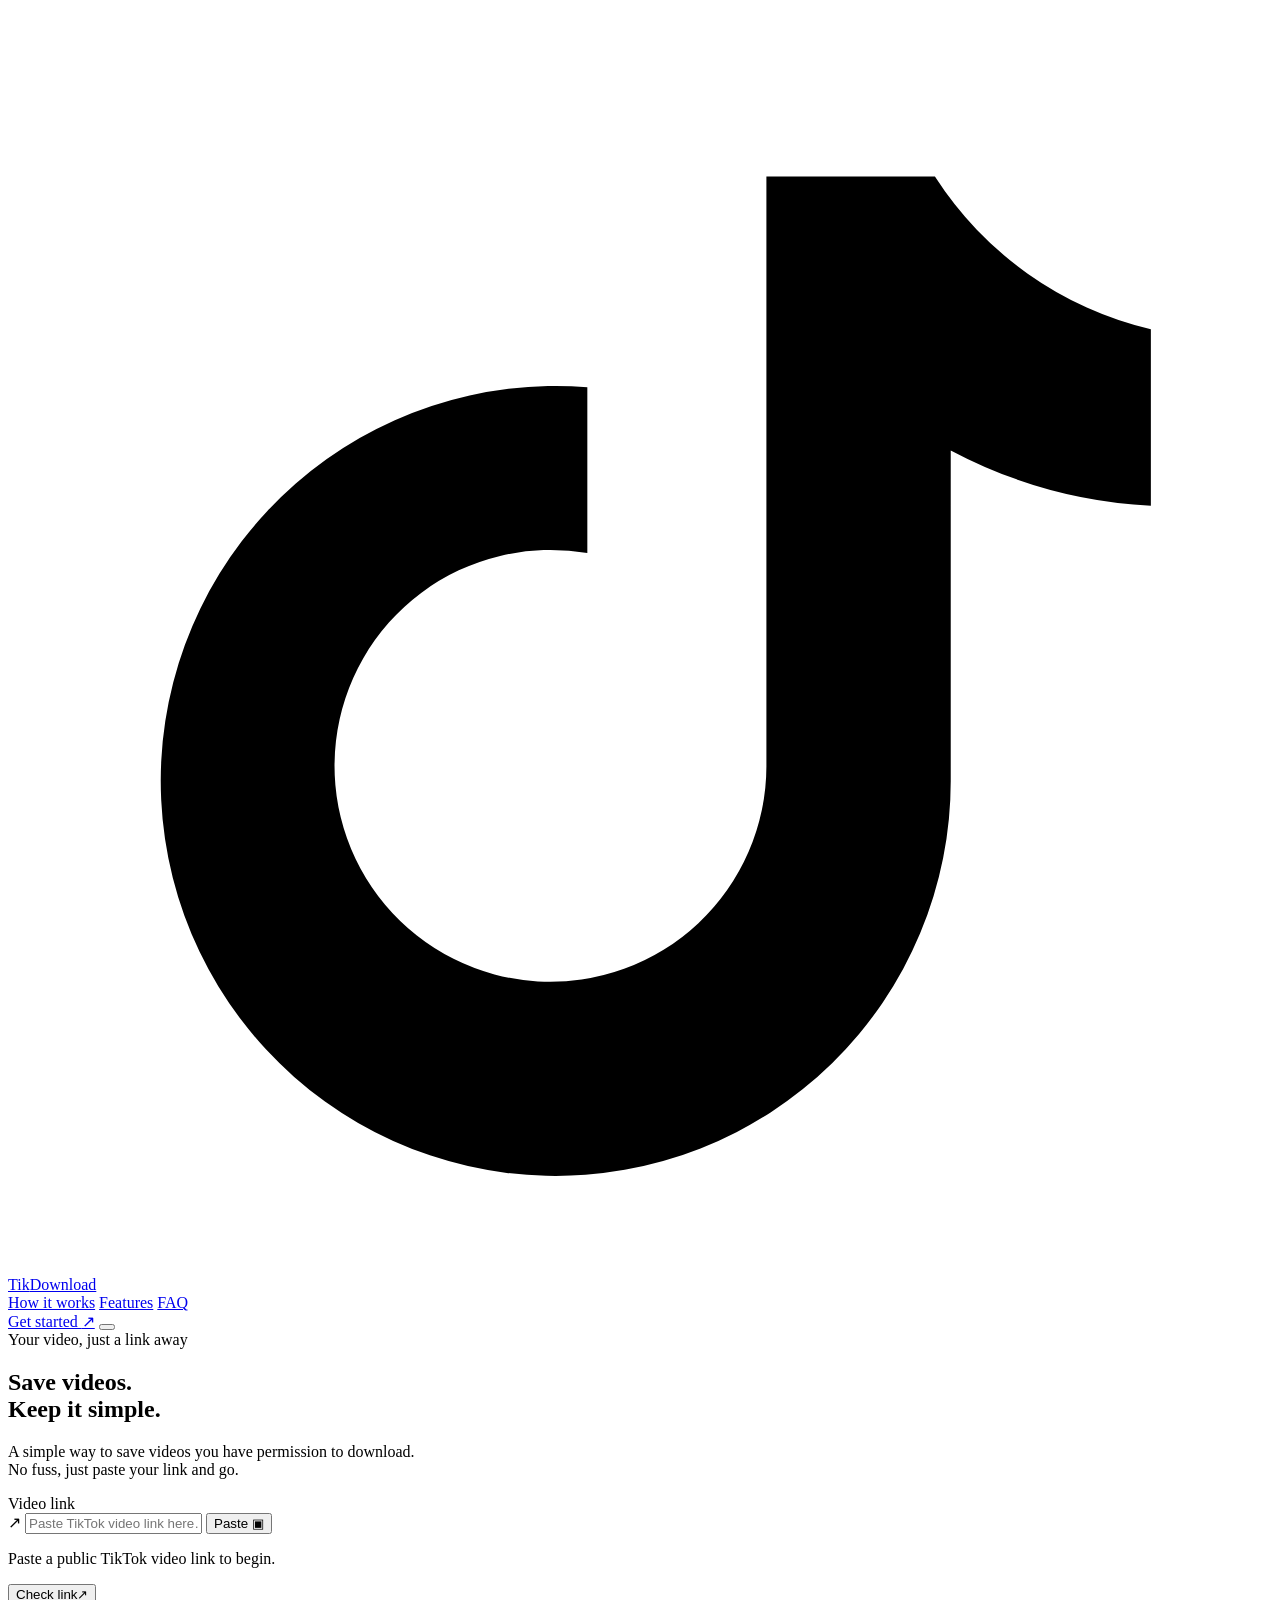
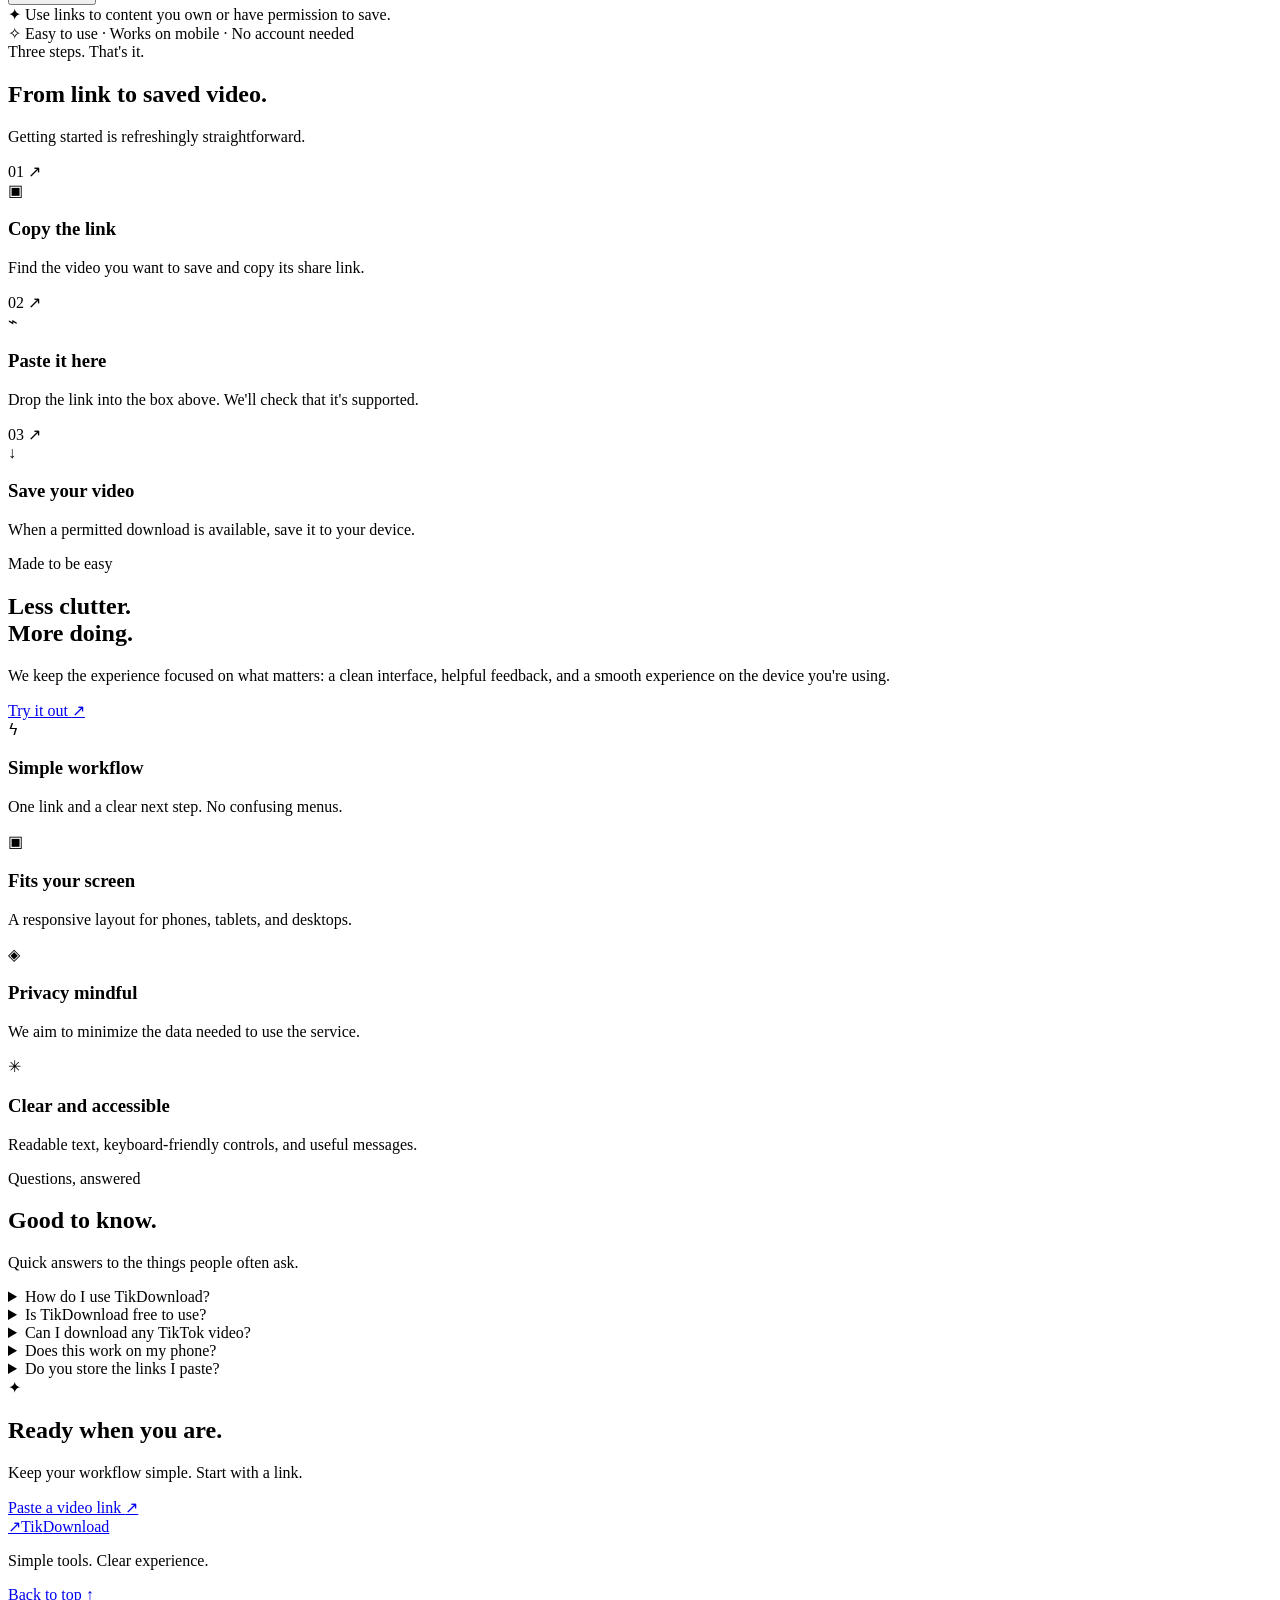
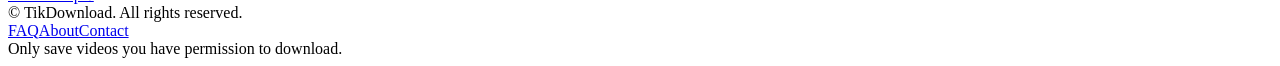
==== index.html @ 0471f1f2 "Add TikDownload homepage" ====
<!doctype html>
<html lang="en">
<head>
  <meta charset="utf-8" />
  <meta name="viewport" content="width=device-width, initial-scale=1" />
  <meta name="theme-color" content="#10111a" />
  <meta name="description" content="TikDownload makes saving videos you have permission to download simple. Paste a link to get started." />
  <title>TikDownload — Save videos. Keep it simple.</title>
  <link rel="preconnect" href="https://fonts.googleapis.com">
  <link rel="preconnect" href="https://fonts.gstatic.com" crossorigin>
  <link href="https://fonts.googleapis.com/css2?family=DM+Sans:wght@400;500;600;700&family=Space+Grotesk:wght@500;600;700&display=swap" rel="stylesheet">
  <link rel="stylesheet" href="./styles.css" />
</head>
<body>
  <header class="site-header">
    <div class="container header-inner">
      <a class="brand" href="#" aria-label="TikDownload home">
        <span class="brand-mark" aria-hidden="true"><svg viewBox="0 0 24 24"><path d="M14.4 3.2v11.2a4.1 4.1 0 1 1-3.4-4.05V7.2a7.5 7.5 0 1 0 6.9 7.45V8.4a9.1 9.1 0 0 0 3.8 1.05V6.1a6.7 6.7 0 0 1-4.1-2.9h-3.2Z"/></svg></span>
        <span>Tik<span class="brand-accent">Download</span></span>
      </a>
      <nav class="nav-links" aria-label="Main navigation">
        <a href="#how-it-works">How it works</a>
        <a href="#features">Features</a>
        <a href="#faq">FAQ</a>
      </nav>
      <a class="header-cta" href="#downloader">Get started <span aria-hidden="true">↗</span></a>
      <button class="menu-toggle" aria-label="Open navigation" aria-expanded="false"><span></span><span></span></button>
    </div>
  </header>

  <main>
    <section class="hero" id="downloader">
      <div class="hero-orb orb-one"></div><div class="hero-orb orb-two"></div>
      <div class="container hero-content">
        <div class="eyebrow"><span class="eyebrow-dot"></span> Your video, just a link away</div>
        <h1>Save videos.<br><span class="gradient-text">Keep it simple.</span></h1>
        <p class="hero-subtitle">A simple way to save videos you have permission to download.<br class="desktop-only"> No fuss, just paste your link and go.</p>
        <div class="download-card">
          <form id="download-form" novalidate>
            <label class="input-label" for="video-url">Video link</label>
            <div class="input-wrap">
              <span class="link-icon" aria-hidden="true">↗</span>
              <input id="video-url" name="video-url" type="url" inputmode="url" autocomplete="off" placeholder="Paste TikTok video link here…" aria-describedby="url-help url-status" />
              <button type="button" class="paste-button" id="paste-button">Paste <span>▣</span></button>
            </div>
            <p class="input-help" id="url-help">Paste a public TikTok video link to begin.</p>
            <button class="download-button" id="download-button" type="submit">
              <span class="button-label">Check link</span><span class="button-arrow" aria-hidden="true">↗</span>
            </button>
            <div class="status-message" id="url-status" role="status" aria-live="polite"></div>
          </form>
          <div class="card-note"><span class="shield-icon">✦</span> Use links to content you own or have permission to save.</div>
        </div>
        <div class="hero-trust"><span>✧</span> Easy to use <span class="trust-divider">·</span> Works on mobile <span class="trust-divider">·</span> No account needed</div>
      </div>
      <div class="hero-bottom-shape"></div>
    </section>

    <section class="steps-section section" id="how-it-works">
      <div class="container">
        <div class="section-heading">
          <div class="eyebrow">Three steps. That's it.</div>
          <h2>From link to <span class="gradient-text">saved video.</span></h2>
          <p>Getting started is refreshingly straightforward.</p>
        </div>
        <div class="steps-grid">
          <article class="step-card"><div class="step-number">01 <span>↗</span></div><div class="step-icon copy-icon">▣</div><h3>Copy the link</h3><p>Find the video you want to save and copy its share link.</p></article>
          <article class="step-card step-card-featured"><div class="step-number">02 <span>↗</span></div><div class="step-icon paste-icon">⌁</div><h3>Paste it here</h3><p>Drop the link into the box above. We'll check that it's supported.</p></article>
          <article class="step-card"><div class="step-number">03 <span>↗</span></div><div class="step-icon save-icon">↓</div><h3>Save your video</h3><p>When a permitted download is available, save it to your device.</p></article>
        </div>
      </div>
    </section>

    <section class="features-section section" id="features">
      <div class="container feature-layout">
        <div class="feature-intro">
          <div class="eyebrow">Made to be easy</div>
          <h2>Less clutter.<br><span class="gradient-text">More doing.</span></h2>
          <p>We keep the experience focused on what matters: a clean interface, helpful feedback, and a smooth experience on the device you're using.</p>
          <a href="#downloader" class="text-link">Try it out <span>↗</span></a>
        </div>
        <div class="feature-list">
          <article class="feature-item"><div class="feature-icon speed-icon">ϟ</div><div><h3>Simple workflow</h3><p>One link and a clear next step. No confusing menus.</p></div></article>
          <article class="feature-item"><div class="feature-icon device-icon">▣</div><div><h3>Fits your screen</h3><p>A responsive layout for phones, tablets, and desktops.</p></div></article>
          <article class="feature-item"><div class="feature-icon privacy-icon">◈</div><div><h3>Privacy mindful</h3><p>We aim to minimize the data needed to use the service.</p></div></article>
          <article class="feature-item"><div class="feature-icon free-icon">✳</div><div><h3>Clear and accessible</h3><p>Readable text, keyboard-friendly controls, and useful messages.</p></div></article>
        </div>
      </div>
    </section>

    <section class="faq-section section" id="faq">
      <div class="container faq-layout">
        <div class="section-heading faq-heading">
          <div class="eyebrow">Questions, answered</div>
          <h2>Good to <span class="gradient-text">know.</span></h2>
          <p>Quick answers to the things people often ask.</p>
        </div>
        <div class="faq-list">
          <details class="faq-item"><summary>How do I use TikDownload?<span class="faq-plus"></span></summary><p>Copy a public TikTok video link, paste it into the input above, and select Check link. Download availability depends on the supported retrieval method.</p></details>
          <details class="faq-item"><summary>Is TikDownload free to use?<span class="faq-plus"></span></summary><p>The website prototype is free to use. Any future limits or costs will be clearly disclosed.</p></details>
          <details class="faq-item"><summary>Can I download any TikTok video?<span class="faq-plus"></span></summary><p>No. Only content that is accessible through a supported method and that you have the right or permission to save should be downloaded. Private videos and restricted content are not supported.</p></details>
          <details class="faq-item"><summary>Does this work on my phone?<span class="faq-plus"></span></summary><p>Yes, the site is designed to work on mobile browsers as well as desktop browsers.</p></details>
          <details class="faq-item"><summary>Do you store the links I paste?<span class="faq-plus"></span></summary><p>This prototype does not send links to a server. A download service is not connected yet.</p></details>
        </div>
      </div>
    </section>

    <section class="closing-section">
      <div class="container closing-content"><div class="closing-spark">✦</div><h2>Ready when <span class="gradient-text">you are.</span></h2><p>Keep your workflow simple. Start with a link.</p><a class="download-button closing-button" href="#downloader">Paste a video link <span class="button-arrow">↗</span></a></div>
    </section>
  </main>

  <footer class="site-footer">
    <div class="container footer-top"><a class="brand" href="#"><span class="brand-mark" aria-hidden="true">↗</span><span>Tik<span class="brand-accent">Download</span></span></a><p>Simple tools. Clear experience.</p><a href="#downloader" class="footer-top-link">Back to top ↑</a></div>
    <div class="container footer-bottom"><span>© <span id="year"></span> TikDownload. All rights reserved.</span><div class="footer-links"><a href="#faq">FAQ</a><a href="#features">About</a><a href="mailto:hello@tikdownload.example">Contact</a></div><span class="footer-disclaimer">Only save videos you have permission to download.</span></div>
  </footer>
  <script src="./script.js"></script>
</body>
</html>
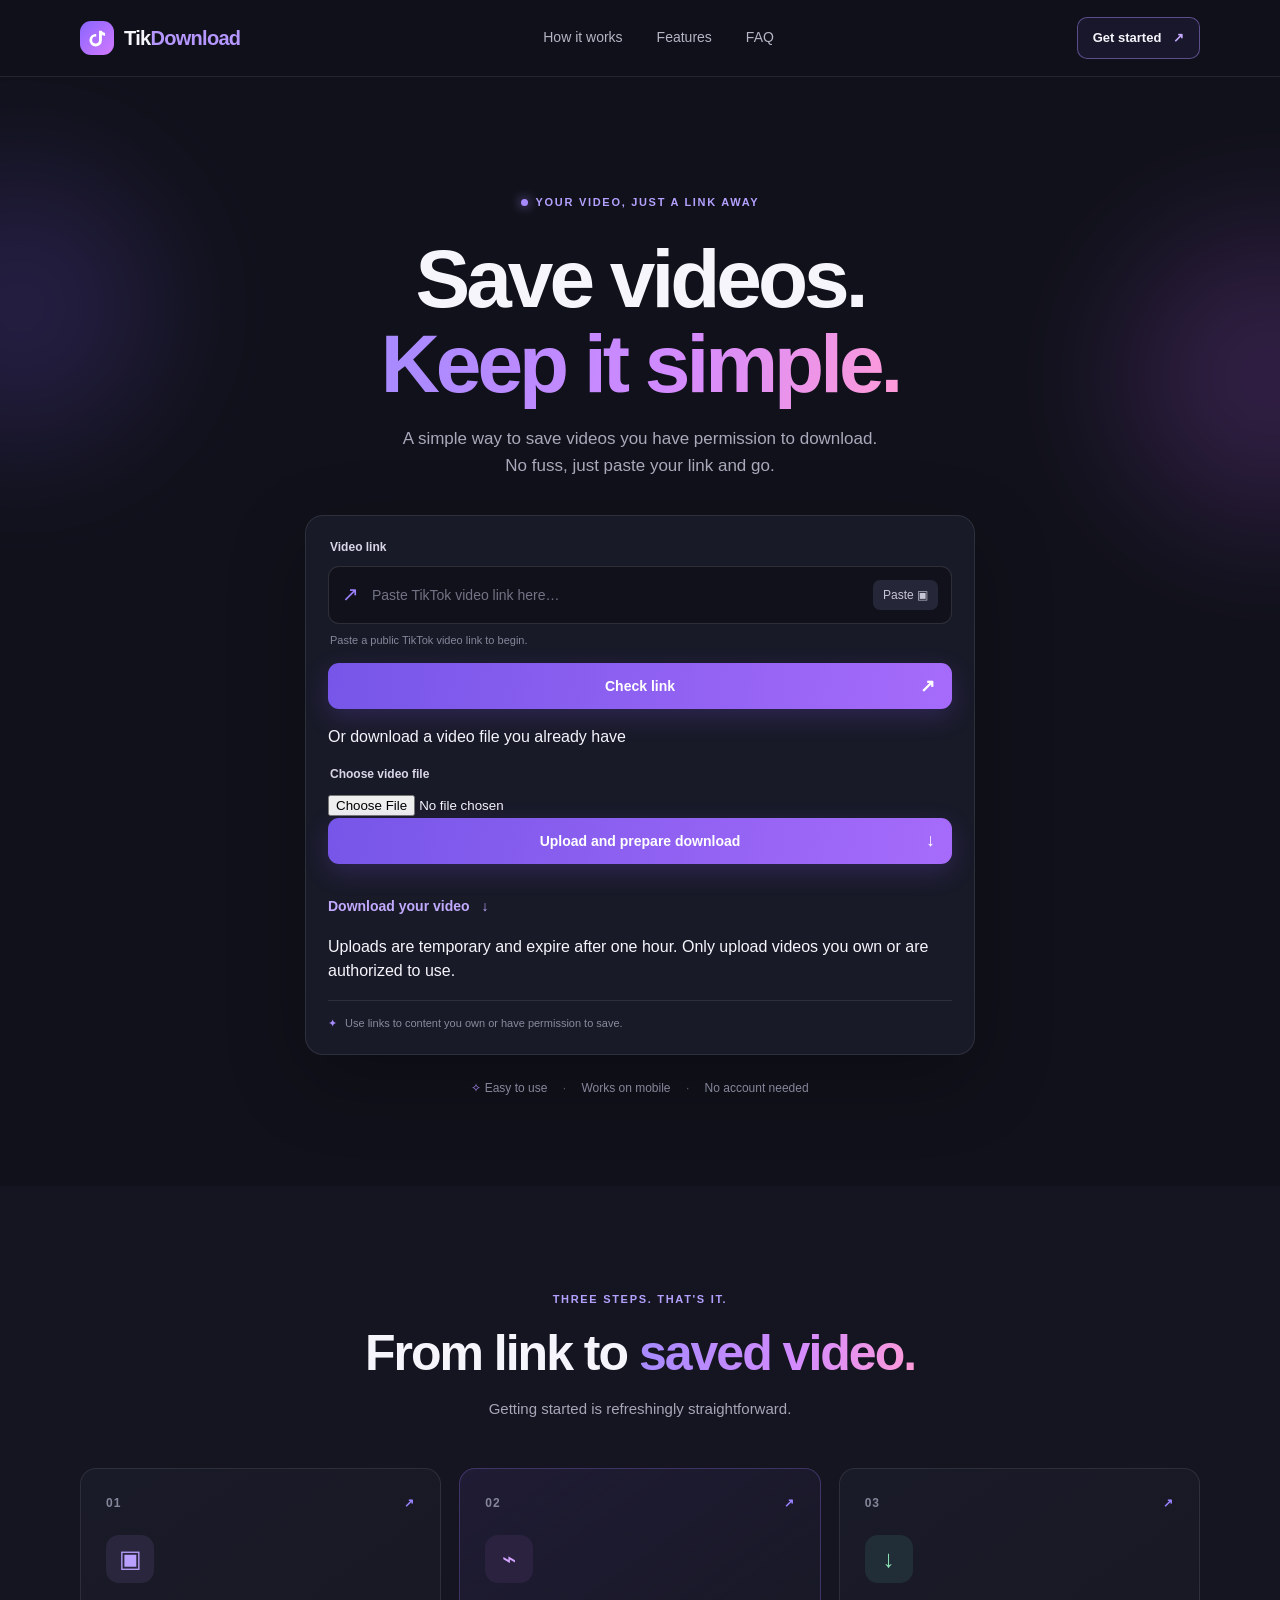
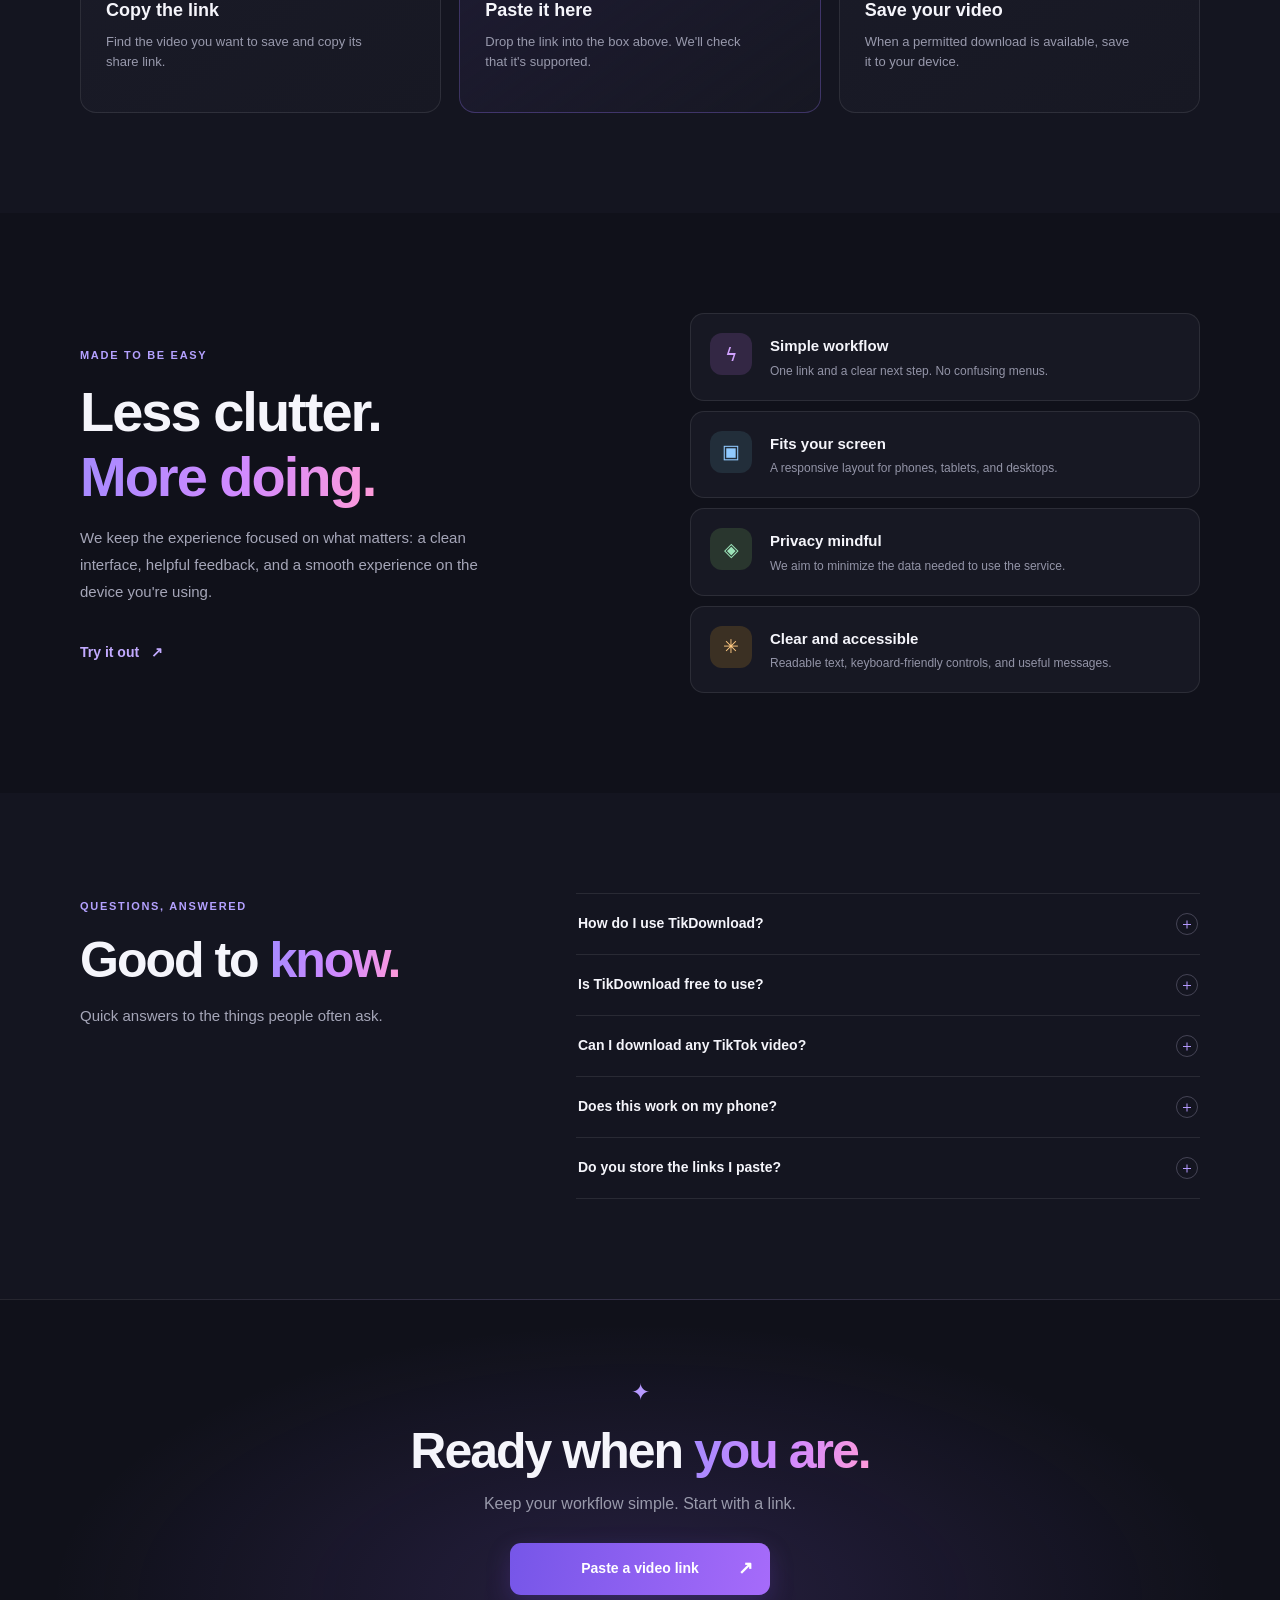
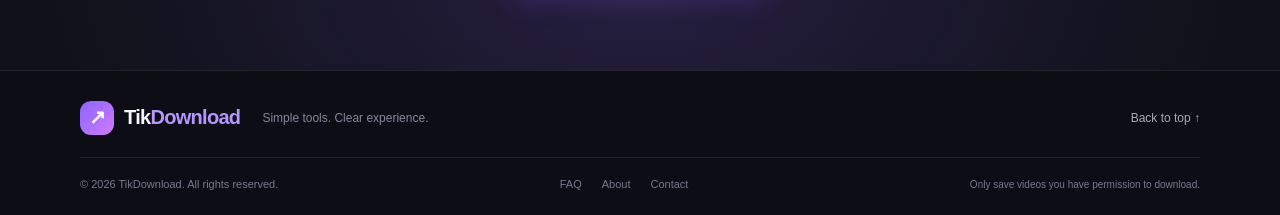
==== commit 669cfc66: "Add upload interface for authorized video files" ====
--- a/index.html
+++ b/index.html
@@ -49,6 +49,15 @@
             </button>
             <div class="status-message" id="url-status" role="status" aria-live="polite"></div>
           </form>
+          <div class="authorized-upload">
+            <p class="upload-heading">Or download a video file you already have</p>
+            <label class="input-label" for="video-file">Choose video file</label>
+            <input id="video-file" type="file" accept="video/mp4,video/webm,video/quicktime,.mp4,.webm,.mov" />
+            <button type="button" class="download-button upload-button" id="upload-button"><span class="button-label">Upload and prepare download</span><span class="button-arrow" aria-hidden="true">↓</span></button>
+            <div class="status-message" id="upload-status" role="status" aria-live="polite"></div>
+            <a id="file-download-link" class="text-link upload-result" hidden download>Download your video <span>↓</span></a>
+            <p class="upload-help">Uploads are temporary and expire after one hour. Only upload videos you own or are authorized to use.</p>
+          </div>
           <div class="card-note"><span class="shield-icon">✦</span> Use links to content you own or have permission to save.</div>
         </div>
         <div class="hero-trust"><span>✧</span> Easy to use <span class="trust-divider">·</span> Works on mobile <span class="trust-divider">·</span> No account needed</div>
--- a/styles.css
+++ b/styles.css
@@ -0,0 +1,12 @@
+:root{--bg:#10111a;--bg2:#151723;--surface:#1a1c2a;--text:#f5f5fb;--muted:#a5a6b8;--purple:#9b7bff;--pink:#d18aff;--line:rgba(255,255,255,.09);--font:'DM Sans',sans-serif;--display:'Space Grotesk',sans-serif}
+*{box-sizing:border-box}html{scroll-behavior:smooth}body{margin:0;background:var(--bg);color:var(--text);font-family:var(--font);line-height:1.55}a{color:inherit;text-decoration:none}.container{width:min(1120px,calc(100% - 48px));margin-inline:auto}
+.site-header{position:sticky;top:0;z-index:20;background:rgba(16,17,26,.86);backdrop-filter:blur(16px);border-bottom:1px solid var(--line)}.header-inner{height:76px;display:flex;align-items:center;justify-content:space-between}.brand{display:inline-flex;align-items:center;gap:10px;font-family:var(--display);font-weight:700;font-size:20px;letter-spacing:-.7px}.brand-mark{display:grid;place-items:center;width:34px;height:34px;border-radius:11px;background:linear-gradient(135deg,#8a65ff,#d27aff);color:#fff}.brand-mark svg{width:20px;height:20px;fill:currentColor}.brand-accent{color:#b597ff}.nav-links{display:flex;gap:34px;color:#b5b5c5;font-size:14px}.nav-links a:hover,.footer-links a:hover{color:#fff}.header-cta{border:1px solid rgba(174,145,255,.45);border-radius:10px;padding:10px 15px;font-size:13px;font-weight:600;background:rgba(147,112,255,.08)}.header-cta span{margin-left:8px;color:#c5aaff}.menu-toggle{display:none;background:transparent;border:0;padding:8px}.menu-toggle span{display:block;width:22px;height:2px;background:white;margin:5px}
+.hero{position:relative;overflow:hidden;padding:112px 0 88px;background:radial-gradient(ellipse at 50% 10%,rgba(103,68,190,.18),transparent 56%),linear-gradient(180,#10111a,#11121b)}.hero-content{position:relative;z-index:2;text-align:center}.hero-orb{position:absolute;border-radius:50%;filter:blur(70px);opacity:.18;pointer-events:none}.orb-one{width:280px;height:280px;background:#865dff;top:90px;left:-120px}.orb-two{width:300px;height:300px;background:#c45dff;top:150px;right:-140px}.eyebrow{display:inline-flex;align-items:center;gap:8px;text-transform:uppercase;letter-spacing:1.7px;font-size:11px;font-weight:700;color:#b4a1ff}.eyebrow-dot{width:7px;height:7px;border-radius:50%;background:#a88aff;box-shadow:0 0 12px #a88aff}.hero h1{font-family:var(--display);font-size:clamp(48px,7vw,82px);line-height:1.04;letter-spacing:-4px;margin:22px 0 20px;font-weight:700}.gradient-text{background:linear-gradient(100deg,#a98aff 5%,#d18aff 55%,#ff9bd9);-webkit-background-clip:text;background-clip:text;color:transparent}.hero-subtitle{font-size:17px;color:#a9a9bb;margin:0 0 36px}.download-card{max-width:670px;margin:0 auto;padding:22px;background:rgba(26,28,42,.92);border:1px solid rgba(255,255,255,.09);border-radius:18px;box-shadow:0 25px 80px rgba(0,0,0,.24);text-align:left}.input-label{font-size:12px;font-weight:700;color:#d9d7e7;display:block;margin:0 0 9px 2px}.input-wrap{height:58px;border:1px solid rgba(255,255,255,.12);border-radius:11px;background:#10111a;display:flex;align-items:center;padding:0 13px;gap:11px;transition:.2s}.input-wrap:focus-within{border-color:#9e80ff;box-shadow:0 0 0 3px rgba(155,123,255,.13)}.link-icon{color:#9d81ff;font-size:20px}.input-wrap input{flex:1;min-width:0;background:transparent;border:0;outline:0;color:white;font-family:var(--font);font-size:14px}.input-wrap input::placeholder{color:#727385}.paste-button{border:0;background:#252637;color:#c5c5d5;border-radius:7px;padding:8px 10px;font-family:var(--font);font-size:12px;cursor:pointer}.paste-button:hover{background:#33344a;color:#fff}.input-help{font-size:11px;color:#85869b;margin:8px 2px 14px}.download-button{display:flex;width:100%;align-items:center;justify-content:center;gap:10px;position:relative;border:0;border-radius:11px;padding:15px 18px;background:linear-gradient(100deg,#7656e8,#a66bfa);color:#fff;font-family:var(--font);font-weight:700;font-size:14px;cursor:pointer;box-shadow:0 8px 24px rgba(126,82,233,.22);transition:transform .2s,filter .2s}.download-button:hover{filter:brightness(1.1);transform:translateY(-1px)}.download-button:disabled{opacity:.65;cursor:wait;transform:none}.button-arrow{position:absolute;right:17px;font-size:18px}.status-message{font-size:12px;margin-top:10px;min-height:0;color:#b8b4ce}.status-message:not(:empty){min-height:18px}.status-message.error{color:#ff9eae}.status-message.success{color:#8de3b0}.card-note{border-top:1px solid var(--line);padding-top:14px;margin-top:15px;color:#898a9d;font-size:11px}.shield-icon{color:#a88aff;margin-right:5px}.hero-trust{margin-top:24px;color:#85869a;font-size:12px}.hero-trust>span:first-child{color:#b291ff}.trust-divider{margin:0 12px;color:#5c5d6c}.hero-bottom-shape{position:absolute;bottom:-1px;left:0;right:0;height:1px;background:linear-gradient(90deg,transparent,rgba(167,136,255,.25),transparent)}
+.section{padding:100px 0}.steps-section{background:#141520}.section-heading{text-align:center;margin-bottom:48px}.section-heading h2,.feature-intro h2,.faq-heading h2,.closing-content h2{font-family:var(--display);font-size:clamp(34px,4.5vw,50px);letter-spacing:-2px;line-height:1.15;margin:14px 0}.section-heading p,.feature-intro p,.faq-heading p{color:var(--muted);font-size:15px}.steps-grid{display:grid;grid-template-columns:repeat(3,1fr);gap:18px}.step-card{border:1px solid var(--line);border-radius:16px;background:linear-gradient(145deg,#1a1b28,#171823);padding:25px;min-height:245px;transition:transform .2s,border-color .2s}.step-card:hover{transform:translateY(-4px);border-color:rgba(164,132,255,.4)}.step-card-featured{border-color:rgba(155,123,255,.28);background:linear-gradient(145deg,rgba(112,79,202,.12),#171823)}.step-number{display:flex;justify-content:space-between;color:#86869b;font-size:12px;font-weight:700;letter-spacing:1px}.step-number span{color:#9b83ff}.step-icon{display:grid;place-items:center;width:48px;height:48px;border-radius:13px;margin:22px 0 14px;font-size:24px;background:#29263e;color:#b99fff}.paste-icon{background:#2b2240;color:#d4a4ff}.save-icon{background:#222e37;color:#8ce5b7}.step-card h3{font-family:var(--display);font-size:18px;margin:0 0 7px}.step-card p{color:#9899ac;font-size:13px;margin:0;max-width:270px}
+.features-section{background:var(--bg)}.feature-layout{display:grid;grid-template-columns:1fr 1fr;gap:100px;align-items:center}.feature-intro h2{font-size:56px}.feature-intro p{max-width:410px;line-height:1.8}.text-link{display:inline-flex;gap:12px;margin-top:22px;color:#c2aaff;font-size:14px;font-weight:700}.feature-list{display:grid;gap:10px}.feature-item{display:flex;gap:18px;align-items:flex-start;padding:19px;border:1px solid var(--line);border-radius:14px;background:#171823}.feature-icon{display:grid;place-items:center;width:42px;height:42px;flex:0 0 42px;border-radius:12px;font-size:19px}.speed-icon{background:#332744;color:#d1a2ff}.device-icon{background:#222e3a;color:#90caff}.privacy-icon{background:#29362e;color:#9be3b8}.free-icon{background:#3b3023;color:#ffc982}.feature-item h3{margin:1px 0 4px;font-family:var(--display);font-size:15px}.feature-item p{margin:0;color:#9394a7;font-size:12px;line-height:1.6}
+.faq-section{background:#141520}.faq-layout{display:grid;grid-template-columns:.8fr 1.2fr;gap:80px}.faq-heading{text-align:left;margin:0}.faq-list{border-top:1px solid var(--line)}.faq-item{border-bottom:1px solid var(--line);padding:0 2px}.faq-item summary{list-style:none;cursor:pointer;padding:19px 0;font-weight:600;font-size:14px;display:flex;justify-content:space-between;align-items:center;gap:20px}.faq-item summary::-webkit-details-marker{display:none}.faq-plus{width:22px;height:22px;border-radius:50%;border:1px solid #454455;position:relative;flex:0 0 22px}.faq-plus:before,.faq-plus:after{content:"";position:absolute;background:#b49aff;top:10px;left:6px;width:8px;height:1px}.faq-plus:after{transform:rotate(90deg)}.faq-item[open] .faq-plus:after{display:none}.faq-item p{margin:0;padding:0 30px 20px 0;color:#9899ab;font-size:13px;max-width:580px}
+.closing-section{padding:75px 0;background:radial-gradient(ellipse at 50% 80%,rgba(123,85,213,.2),transparent 65%),#10111a;border-top:1px solid var(--line)}.closing-content{text-align:center}.closing-spark{color:#b79aff;font-size:23px}.closing-content h2{margin:12px 0}.closing-content p{color:#999aab;margin:0 0 26px}.closing-button{max-width:260px;margin:0 auto;text-decoration:none}
+.site-footer{background:#0d0e15;border-top:1px solid var(--line);padding:30px 0 22px}.footer-top{display:flex;align-items:center;gap:22px;padding-bottom:22px;border-bottom:1px solid var(--line)}.footer-top p{font-size:12px;color:#858698;margin:0}.footer-top-link{margin-left:auto;font-size:12px;color:#aaa9bb}.footer-bottom{display:flex;align-items:center;justify-content:space-between;gap:20px;padding-top:18px;color:#77788b;font-size:11px}.footer-links{display:flex;gap:20px}.footer-disclaimer{font-size:10px}
+@media(max-width:850px){.feature-layout{gap:45px}.faq-layout{gap:45px}.hero{padding:92px 0 72px}.section{padding:80px 0}}
+@media(max-width:650px){.container{width:min(100% - 34px,1120px)}.header-inner{height:66px}.nav-links{display:none;position:absolute;top:66px;left:0;right:0;padding:18px 22px;background:#151621;border-bottom:1px solid var(--line);flex-direction:column;gap:16px}.menu-toggle{display:block}.header-cta{padding:9px 12px;font-size:12px}.hero{padding:72px 0 62px}.hero h1{font-size:51px;letter-spacing:-2.7px}.hero-subtitle{font-size:14px;padding:0 4px}.desktop-only{display:none}.download-card{padding:16px;border-radius:15px}.input-wrap{height:54px;padding:0 10px}.input-wrap input{font-size:13px}.paste-button{padding:7px 8px}.hero-trust{font-size:10px}.trust-divider{margin:0 7px}.section{padding:66px 0}.section-heading h2,.feature-intro h2,.faq-heading h2,.closing-content h2{font-size:36px;letter-spacing:-1.4px}.section-heading{margin-bottom:30px}.steps-grid{grid-template-columns:1fr;gap:12px}.step-card{min-height:0;padding:20px}.step-icon{margin:16px 0 12px}.feature-layout,.faq-layout{grid-template-columns:1fr;gap:38px}.feature-intro h2{font-size:43px}.feature-list{gap:9px}.feature-item{padding:15px}.faq-heading{margin:0}.closing-section{padding:55px 0}.footer-top{flex-wrap:wrap;gap:12px}.footer-top p{width:100%;order:3}.footer-top-link{margin-left:auto}.footer-bottom{align-items:flex-start;flex-wrap:wrap;gap:12px}.footer-links{order:2;width:100%}.footer-disclaimer{order:3;width:100%}}
+@media(prefers-reduced-motion:reduce){html{scroll-behavior:auto}*,*:before,*:after{transition:none!important}}
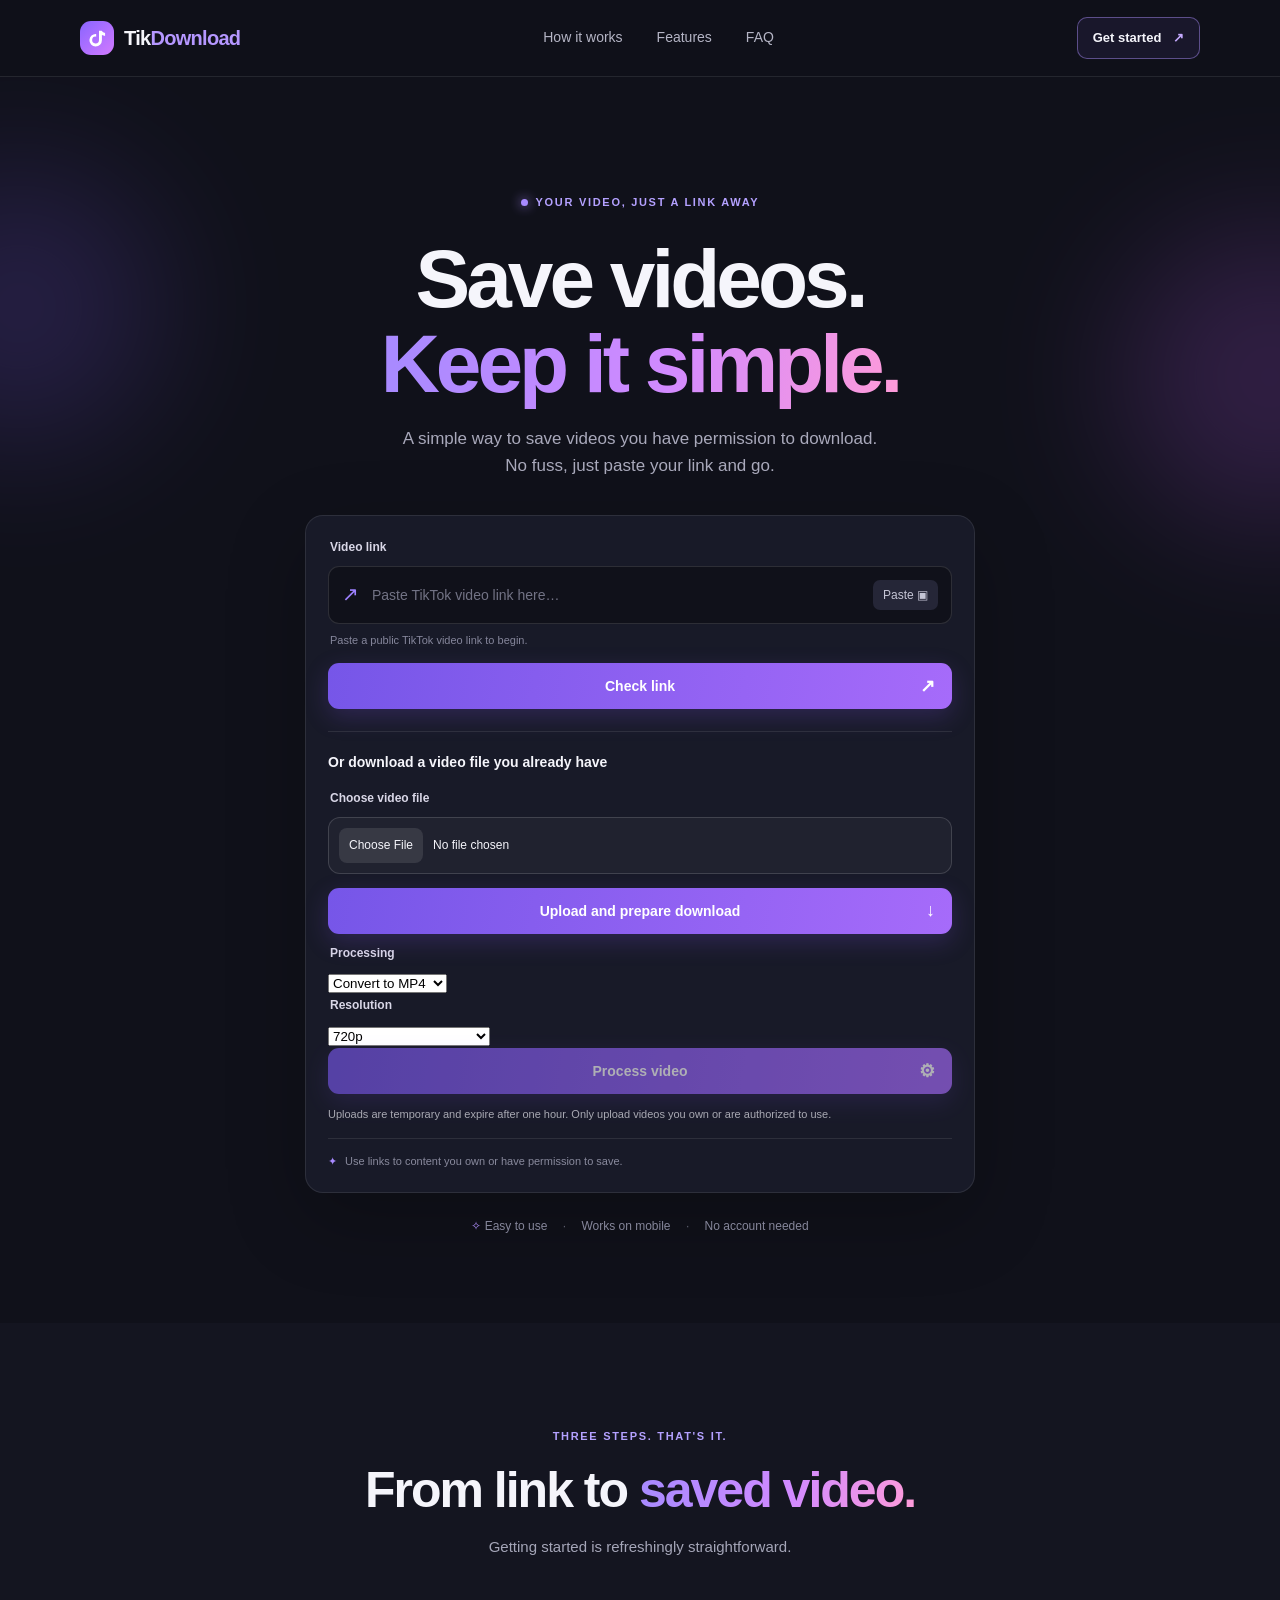
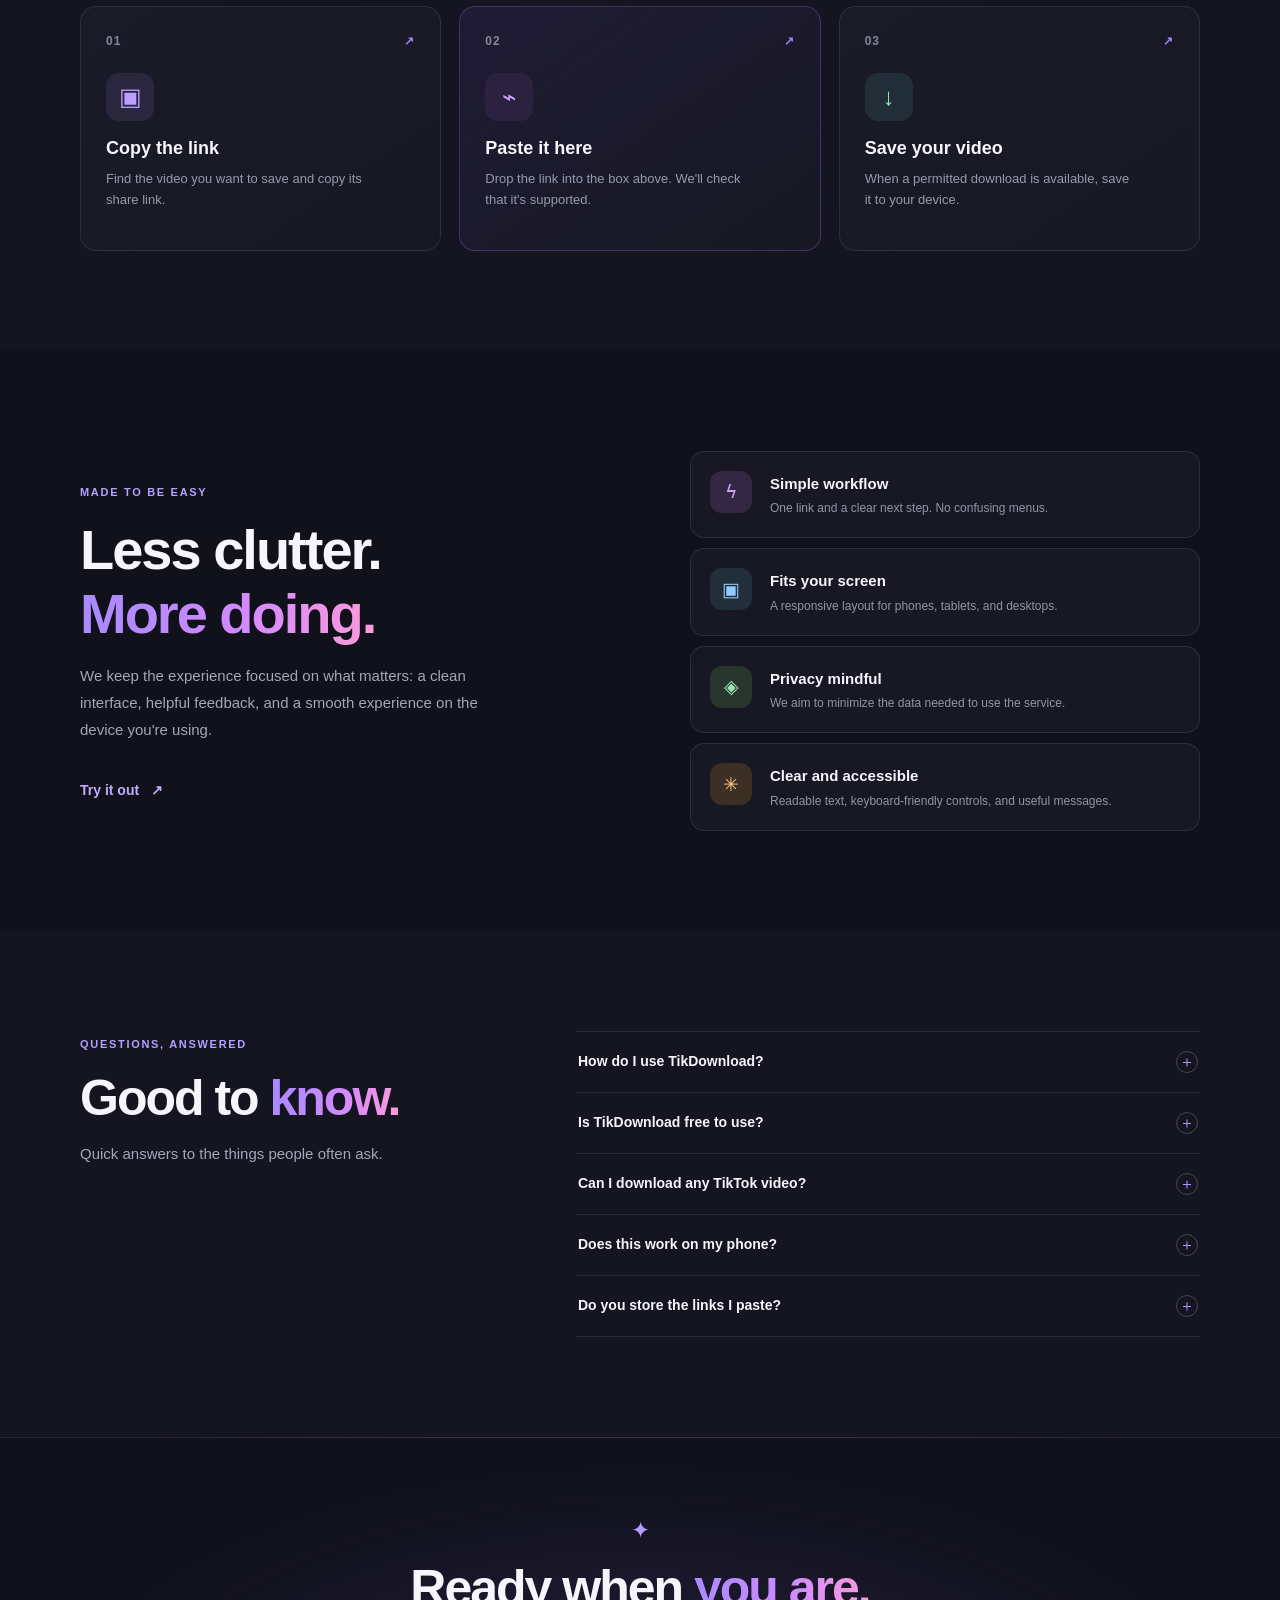
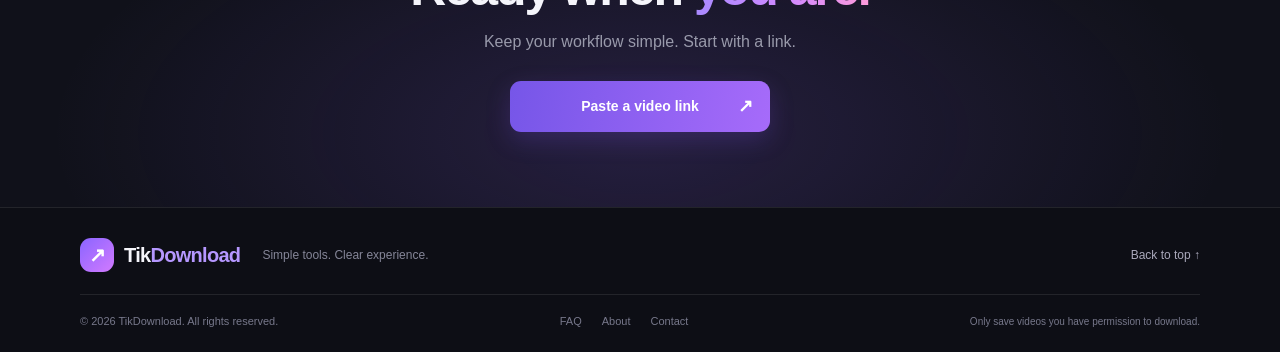
==== commit 487cbee7: "Add video conversion and compression controls" ====
--- a/index.html
+++ b/index.html
@@ -55,6 +55,14 @@
             <input id="video-file" type="file" accept="video/mp4,video/webm,video/quicktime,.mp4,.webm,.mov" />
             <button type="button" class="download-button upload-button" id="upload-button"><span class="button-label">Upload and prepare download</span><span class="button-arrow" aria-hidden="true">↓</span></button>
             <div class="status-message" id="upload-status" role="status" aria-live="polite"></div>
+            <div class="processing-options">
+              <label class="input-label" for="video-operation">Processing</label>
+              <select id="video-operation"><option value="convert">Convert to MP4</option><option value="compress">Compress video</option></select>
+              <label class="input-label" for="video-resolution">Resolution</label>
+              <select id="video-resolution"><option value="keep">Keep original resolution</option><option value="1080">1080p</option><option value="720" selected>720p</option><option value="480">480p</option></select>
+              <button type="button" class="download-button process-button" id="process-button" disabled><span class="button-label">Process video</span><span class="button-arrow">⚙</span></button>
+            </div>
+            <div class="status-message" id="process-status" role="status" aria-live="polite"></div>
             <a id="file-download-link" class="text-link upload-result" hidden download>Download your video <span>↓</span></a>
             <p class="upload-help">Uploads are temporary and expire after one hour. Only upload videos you own or are authorized to use.</p>
           </div>
--- a/styles.css
+++ b/styles.css
@@ -10,3 +10,12 @@
 @media(max-width:850px){.feature-layout{gap:45px}.faq-layout{gap:45px}.hero{padding:92px 0 72px}.section{padding:80px 0}}
 @media(max-width:650px){.container{width:min(100% - 34px,1120px)}.header-inner{height:66px}.nav-links{display:none;position:absolute;top:66px;left:0;right:0;padding:18px 22px;background:#151621;border-bottom:1px solid var(--line);flex-direction:column;gap:16px}.menu-toggle{display:block}.header-cta{padding:9px 12px;font-size:12px}.hero{padding:72px 0 62px}.hero h1{font-size:51px;letter-spacing:-2.7px}.hero-subtitle{font-size:14px;padding:0 4px}.desktop-only{display:none}.download-card{padding:16px;border-radius:15px}.input-wrap{height:54px;padding:0 10px}.input-wrap input{font-size:13px}.paste-button{padding:7px 8px}.hero-trust{font-size:10px}.trust-divider{margin:0 7px}.section{padding:66px 0}.section-heading h2,.feature-intro h2,.faq-heading h2,.closing-content h2{font-size:36px;letter-spacing:-1.4px}.section-heading{margin-bottom:30px}.steps-grid{grid-template-columns:1fr;gap:12px}.step-card{min-height:0;padding:20px}.step-icon{margin:16px 0 12px}.feature-layout,.faq-layout{grid-template-columns:1fr;gap:38px}.feature-intro h2{font-size:43px}.feature-list{gap:9px}.feature-item{padding:15px}.faq-heading{margin:0}.closing-section{padding:55px 0}.footer-top{flex-wrap:wrap;gap:12px}.footer-top p{width:100%;order:3}.footer-top-link{margin-left:auto}.footer-bottom{align-items:flex-start;flex-wrap:wrap;gap:12px}.footer-links{order:2;width:100%}.footer-disclaimer{order:3;width:100%}}
 @media(prefers-reduced-motion:reduce){html{scroll-behavior:auto}*,*:before,*:after{transition:none!important}}
+
+.authorized-upload{border-top:1px solid rgba(255,255,255,.09);margin-top:22px;padding-top:20px;text-align:left}
+.upload-heading{font-weight:600;font-size:14px;margin:0 0 16px;color:var(--text,#fff)}
+#video-file{display:block;width:100%;margin:8px 0 14px;padding:10px;border:1px solid rgba(255,255,255,.15);border-radius:12px;background:rgba(255,255,255,.035);color:inherit;font:inherit;font-size:12px}
+#video-file::file-selector-button{border:0;border-radius:8px;padding:8px 10px;margin-right:10px;background:rgba(255,255,255,.1);color:inherit;font:inherit;cursor:pointer}
+.upload-button{width:100%;margin-top:2px}
+.upload-help{font-size:11px;line-height:1.5;opacity:.65;margin:12px 0 0}
+.upload-result{display:inline-flex;margin-top:10px;align-items:center;gap:8px}
+.upload-result[hidden]{display:none}
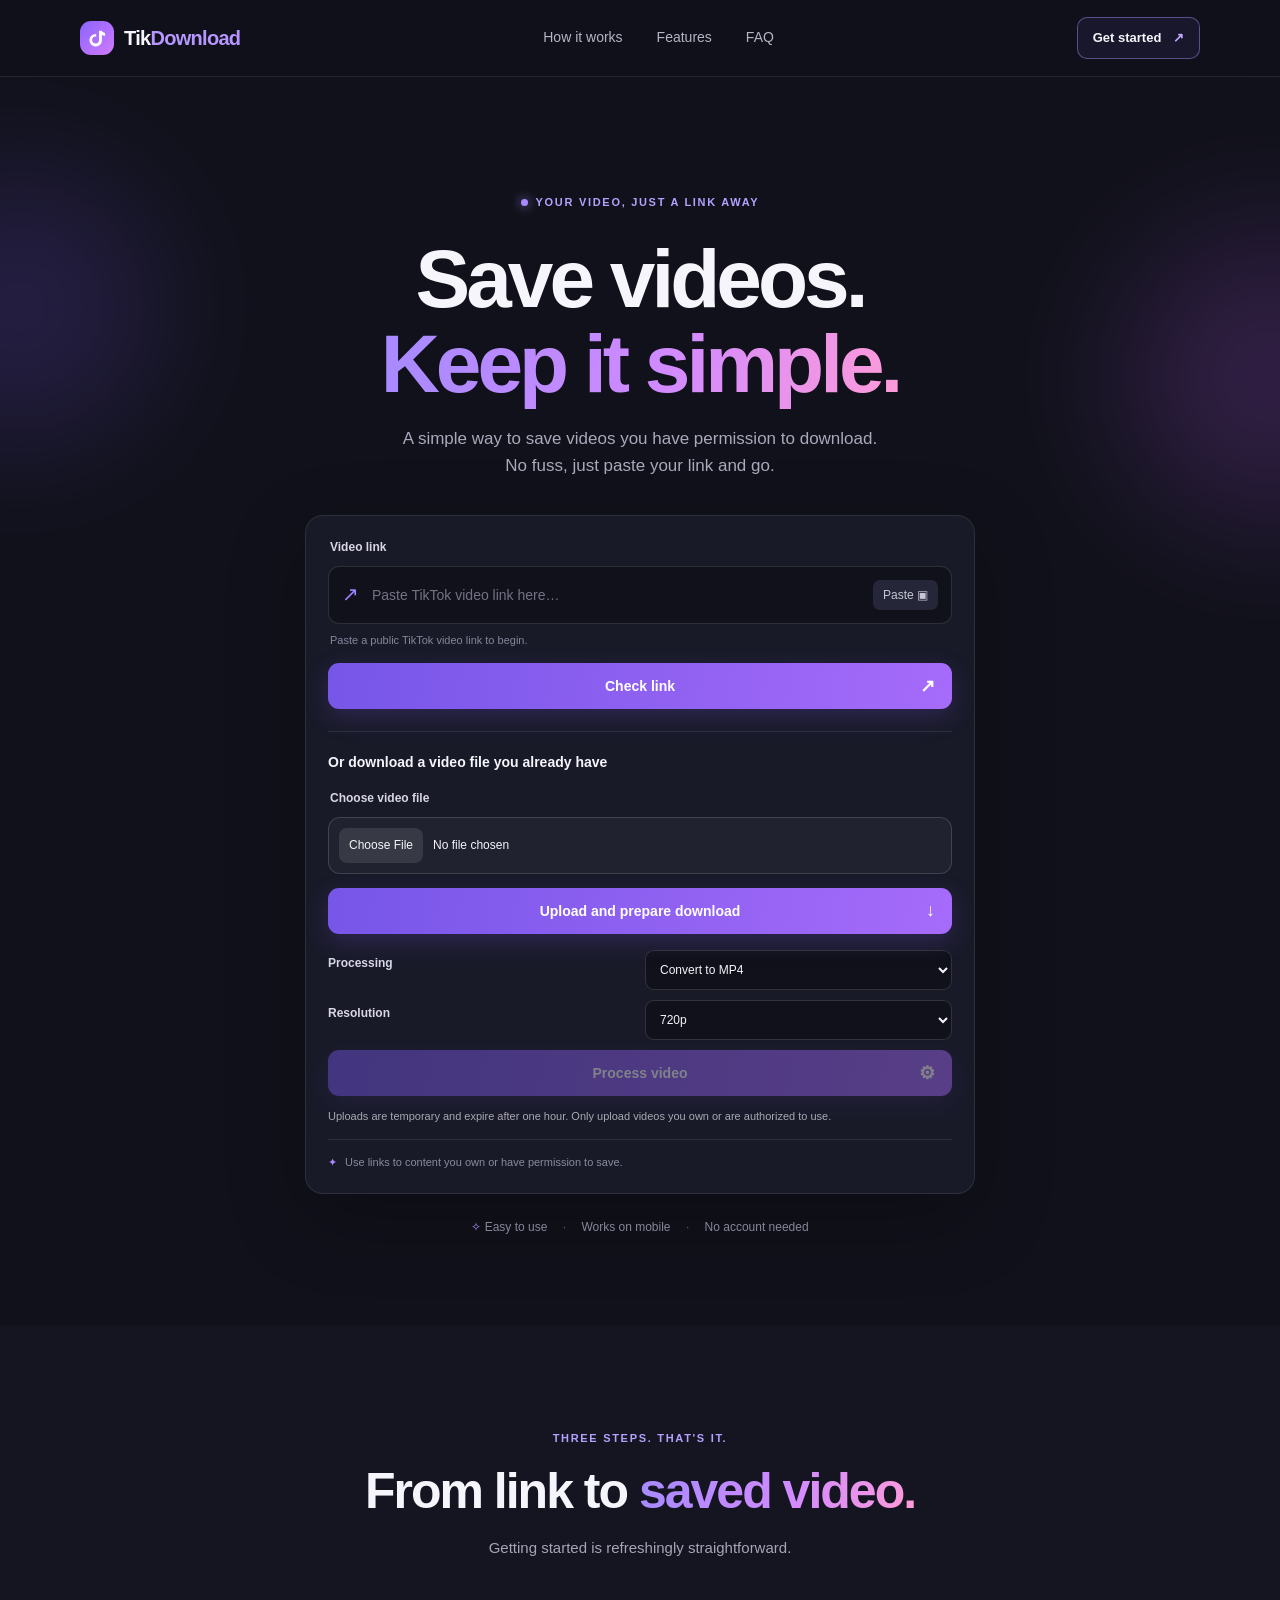
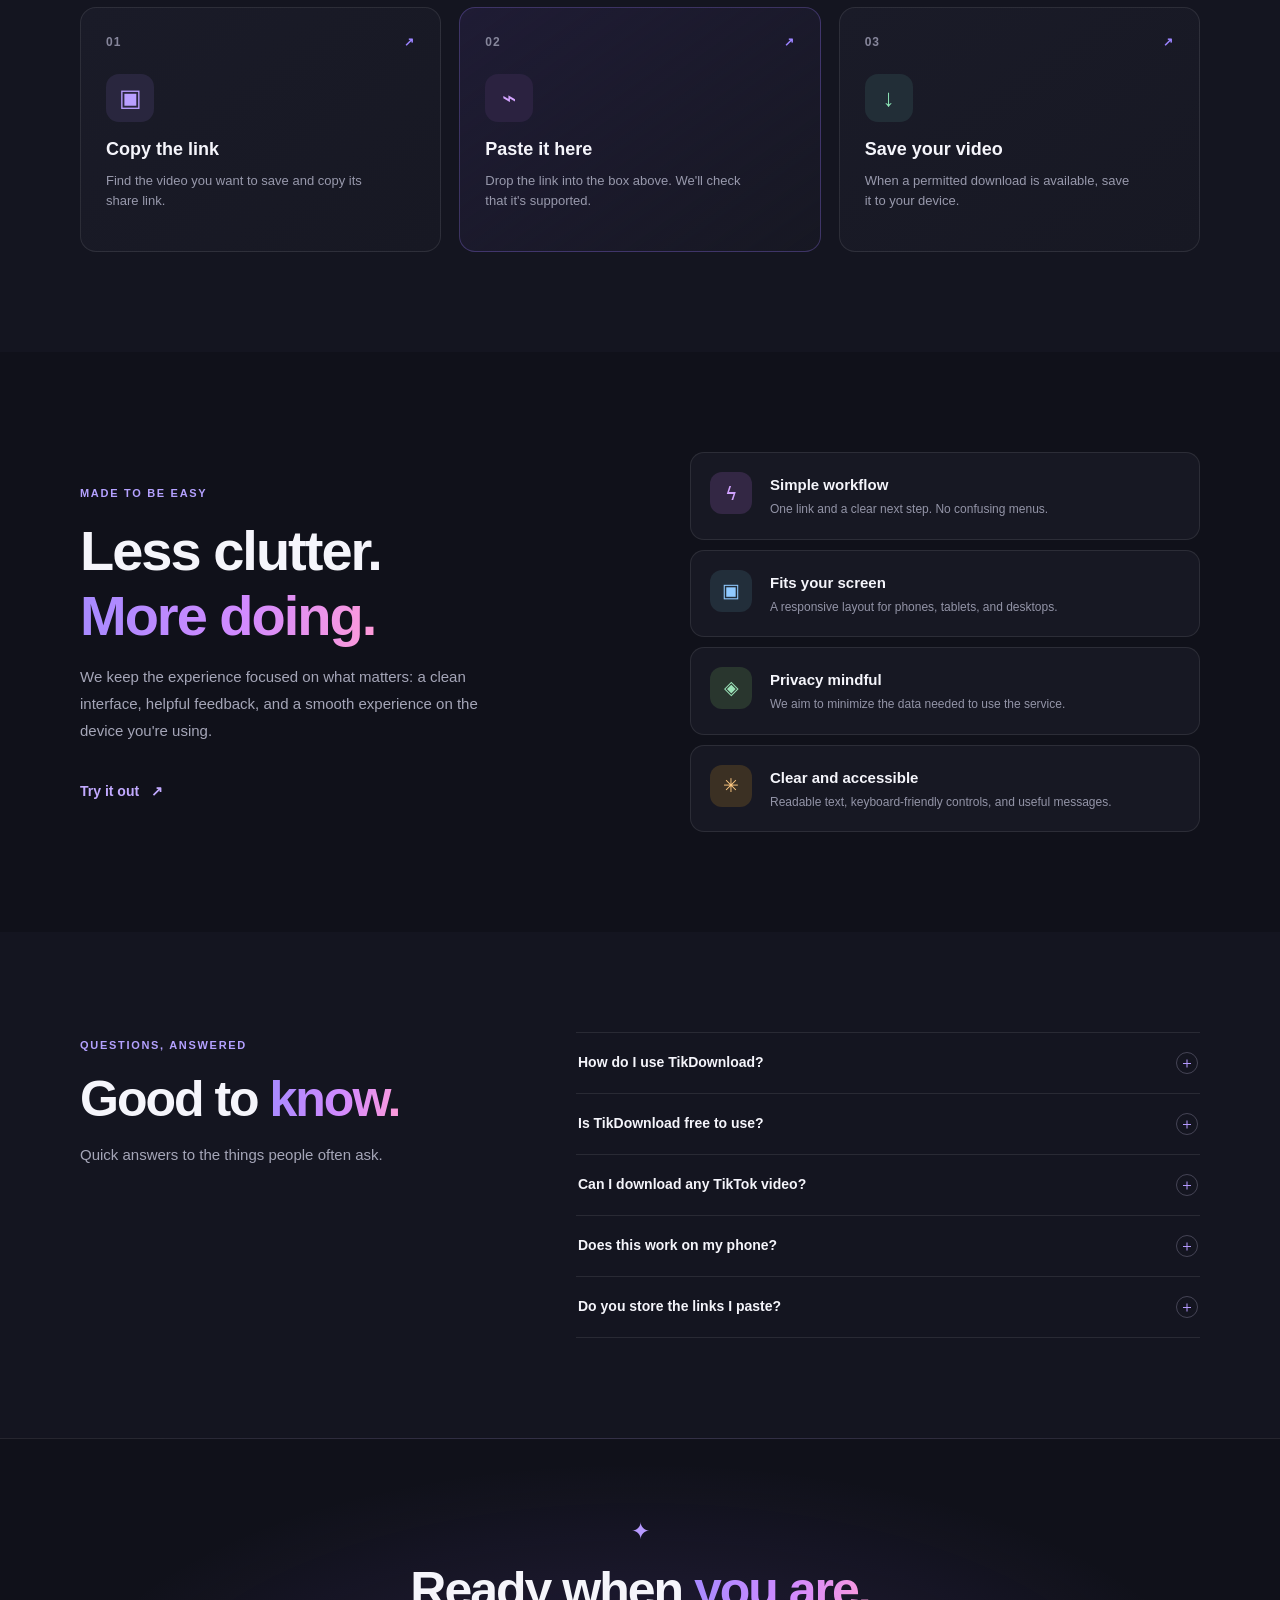
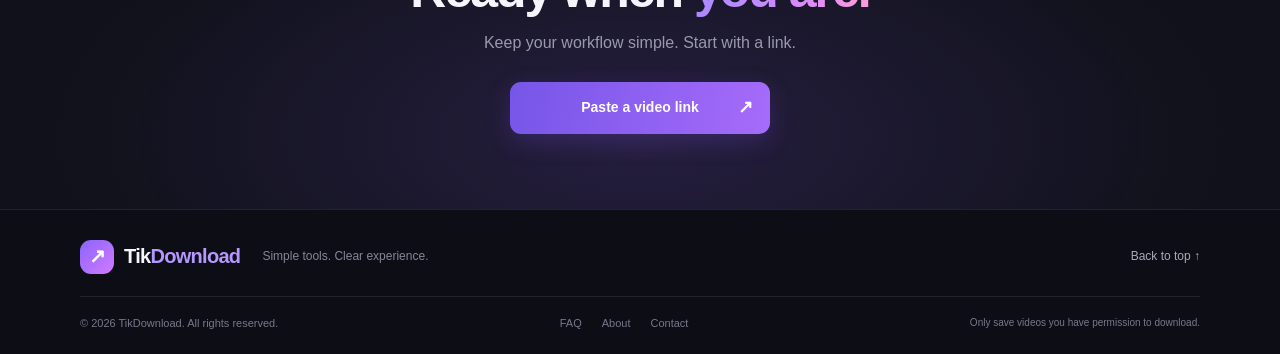
==== commit 27351122: "Add live video processing progress bar" ====
--- a/index.html
+++ b/index.html
@@ -62,7 +62,7 @@
               <select id="video-resolution"><option value="keep">Keep original resolution</option><option value="1080">1080p</option><option value="720" selected>720p</option><option value="480">480p</option></select>
               <button type="button" class="download-button process-button" id="process-button" disabled><span class="button-label">Process video</span><span class="button-arrow">⚙</span></button>
             </div>
-            <div class="status-message" id="process-status" role="status" aria-live="polite"></div>
+            <div class="status-message" id="process-status" role="status" aria-live="polite"></div><div class="processing-progress" id="processing-progress" hidden><div class="progress-track"><div class="progress-fill" id="progress-fill"></div></div><span id="progress-label">0%</span></div>
             <a id="file-download-link" class="text-link upload-result" hidden download>Download your video <span>↓</span></a>
             <p class="upload-help">Uploads are temporary and expire after one hour. Only upload videos you own or are authorized to use.</p>
           </div>
--- a/styles.css
+++ b/styles.css
@@ -19,3 +19,4 @@
 .upload-help{font-size:11px;line-height:1.5;opacity:.65;margin:12px 0 0}
 .upload-result{display:inline-flex;margin-top:10px;align-items:center;gap:8px}
 .upload-result[hidden]{display:none}
+.processing-options{display:grid;grid-template-columns:1fr 1fr;gap:10px;margin-top:16px}.processing-options .input-label{margin:4px 0 0}.processing-options select{width:100%;background:#10111a;color:#f5f5fb;border:1px solid rgba(255,255,255,.14);border-radius:9px;padding:11px 10px;font:inherit;font-size:12px}.process-button{grid-column:1/-1}.process-button:disabled{opacity:.45;cursor:not-allowed}@media(max-width:650px){.processing-options{grid-template-columns:1fr}.process-button{grid-column:auto}}
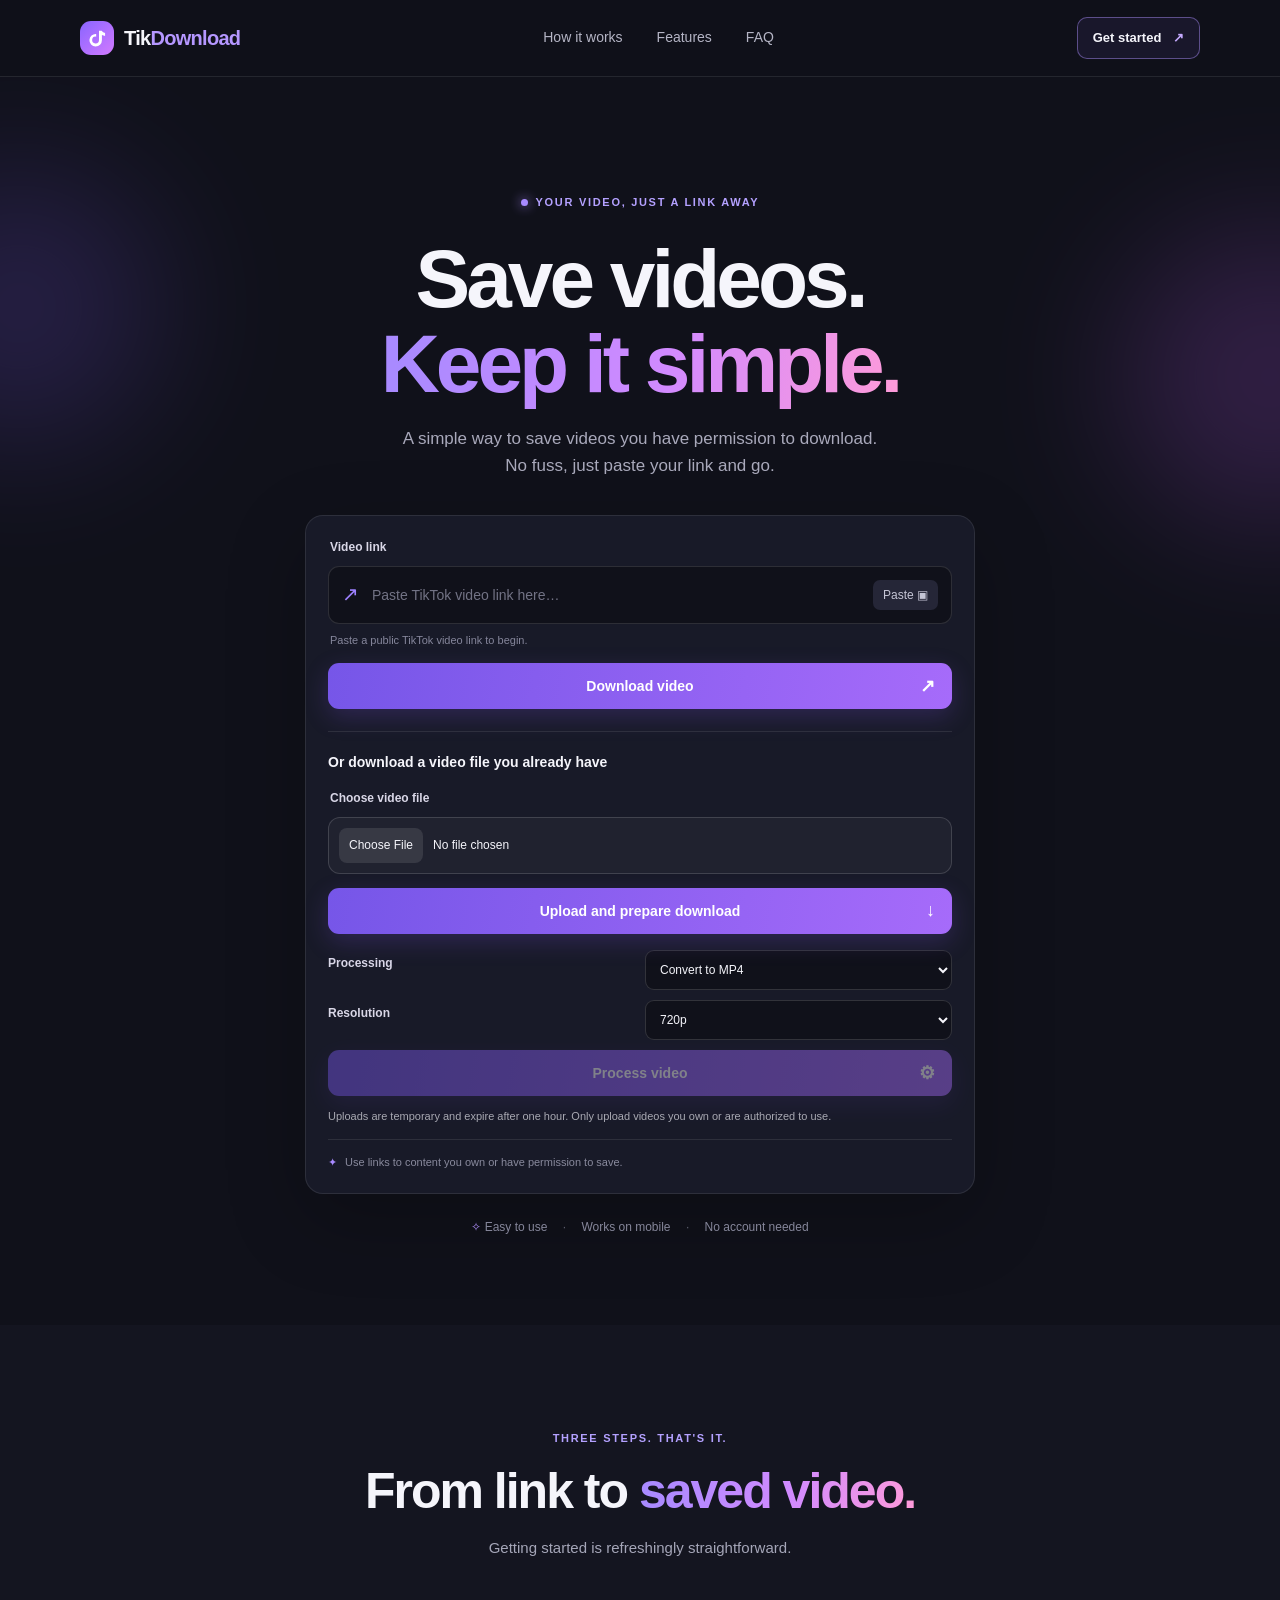
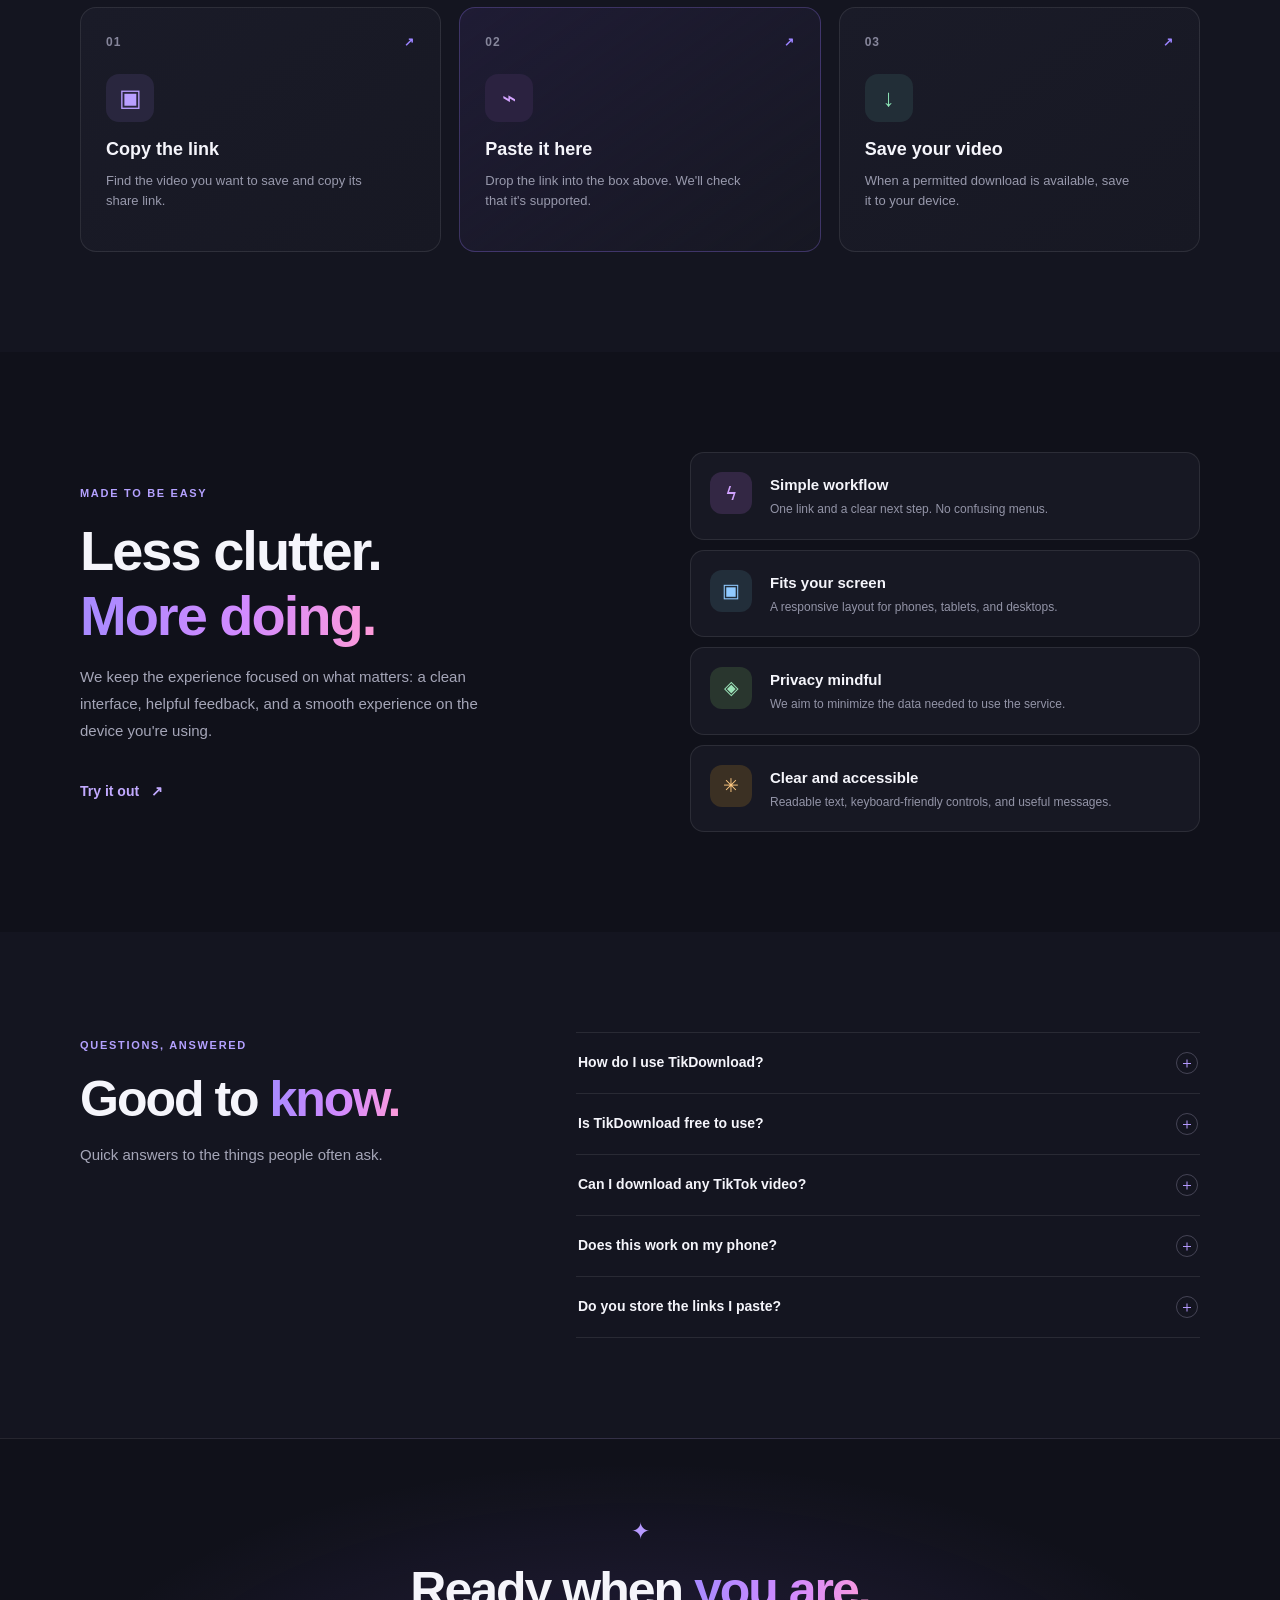
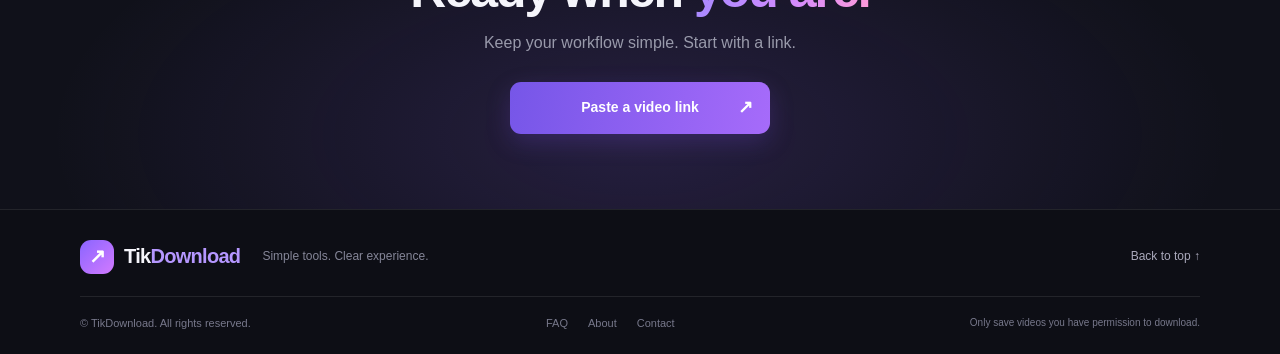
==== commit 4dece35c: "Update main action label for video retrieval" ====
--- a/index.html
+++ b/index.html
@@ -45,7 +45,7 @@
             </div>
             <p class="input-help" id="url-help">Paste a public TikTok video link to begin.</p>
             <button class="download-button" id="download-button" type="submit">
-              <span class="button-label">Check link</span><span class="button-arrow" aria-hidden="true">↗</span>
+              <span class="button-label">Download video</span><span class="button-arrow" aria-hidden="true">↗</span>
             </button>
             <div class="status-message" id="url-status" role="status" aria-live="polite"></div>
           </form>
--- a/styles.css
+++ b/styles.css
@@ -19,4 +19,5 @@
 .upload-help{font-size:11px;line-height:1.5;opacity:.65;margin:12px 0 0}
 .upload-result{display:inline-flex;margin-top:10px;align-items:center;gap:8px}
 .upload-result[hidden]{display:none}
-.processing-options{display:grid;grid-template-columns:1fr 1fr;gap:10px;margin-top:16px}.processing-options .input-label{margin:4px 0 0}.processing-options select{width:100%;background:#10111a;color:#f5f5fb;border:1px solid rgba(255,255,255,.14);border-radius:9px;padding:11px 10px;font:inherit;font-size:12px}.process-button{grid-column:1/-1}.process-button:disabled{opacity:.45;cursor:not-allowed}@media(max-width:650px){.processing-options{grid-template-columns:1fr}.process-button{grid-column:auto}}+.processing-options{display:grid;grid-template-columns:1fr 1fr;gap:10px;margin-top:16px}.processing-options .input-label{margin:4px 0 0}.processing-options select{width:100%;background:#10111a;color:#f5f5fb;border:1px solid rgba(255,255,255,.14);border-radius:9px;padding:11px 10px;font:inherit;font-size:12px}.process-button{grid-column:1/-1}.process-button:disabled{opacity:.45;cursor:not-allowed}@media(max-width:650px){.processing-options{grid-template-columns:1fr}.process-button{grid-column:auto}}
+.processing-progress{display:flex;align-items:center;gap:10px;margin:10px 0;font-size:12px;color:#a9a9ba}.processing-progress[hidden]{display:none}.progress-track{height:8px;flex:1;background:rgba(255,255,255,.1);border-radius:99px;overflow:hidden}.progress-fill{height:100%;width:0%;background:linear-gradient(90deg,#9a6bff,#48d6f5);border-radius:99px;transition:width .35s ease}.processing-progress #progress-label{min-width:36px;text-align:right;color:#e5e2f5;font-weight:600}
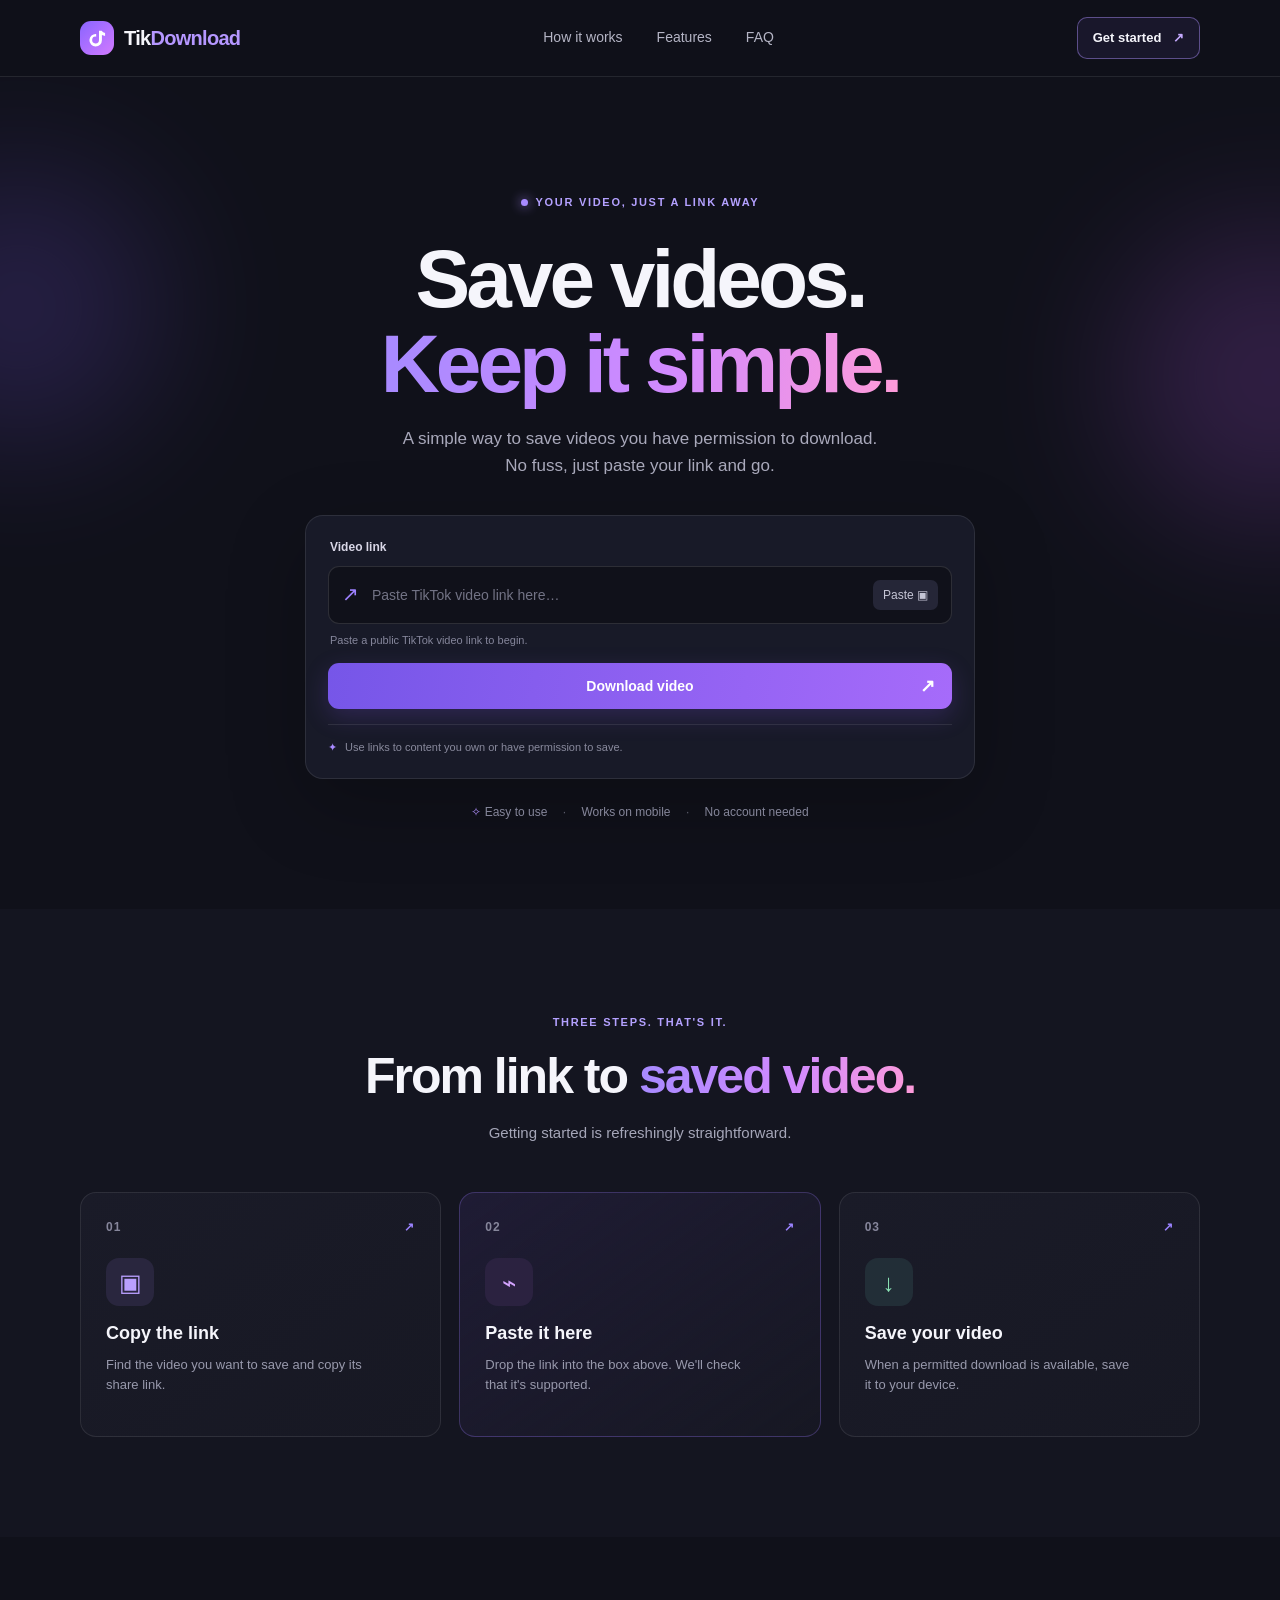
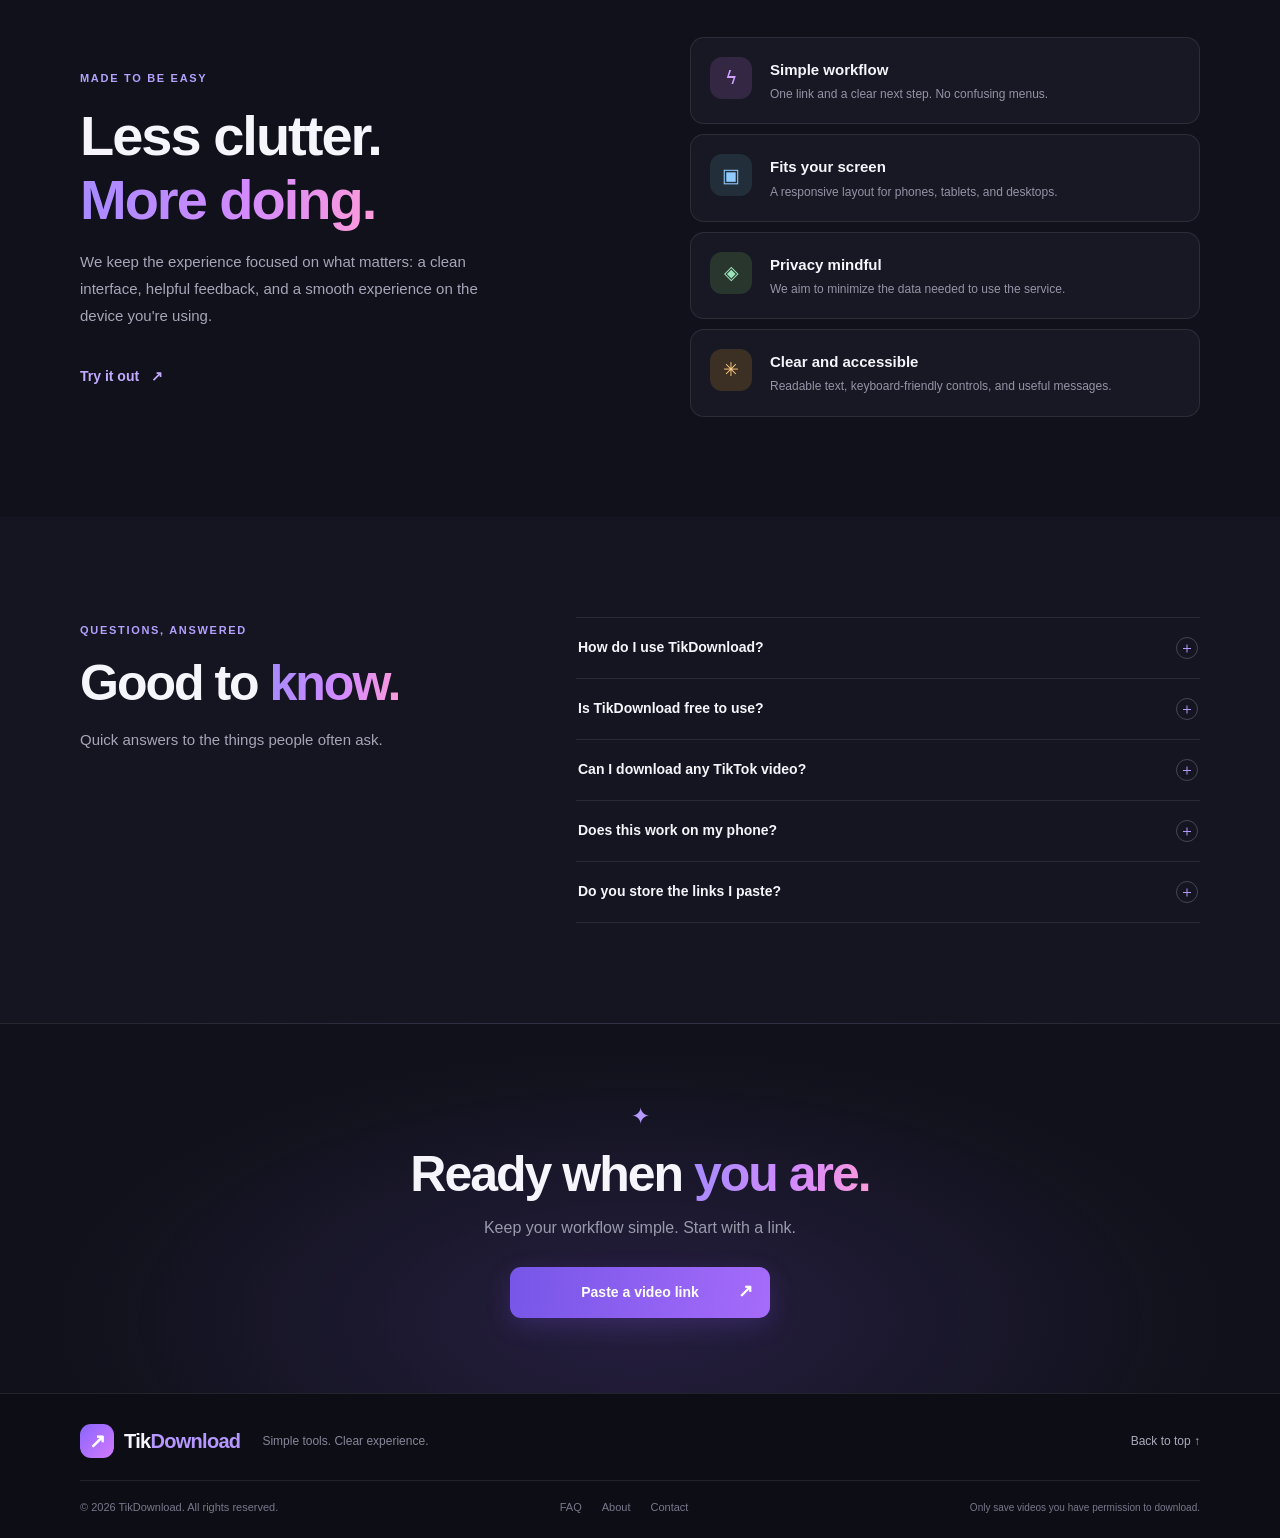
==== commit aa8d7731: "Hide upload and processing tools for initial deployment" ====
--- a/index.html
+++ b/index.html
@@ -49,7 +49,7 @@
             </button>
             <div class="status-message" id="url-status" role="status" aria-live="polite"></div>
           </form>
-          <div class="authorized-upload">
+          <div class="authorized-upload" hidden>
             <p class="upload-heading">Or download a video file you already have</p>
             <label class="input-label" for="video-file">Choose video file</label>
             <input id="video-file" type="file" accept="video/mp4,video/webm,video/quicktime,.mp4,.webm,.mov" />
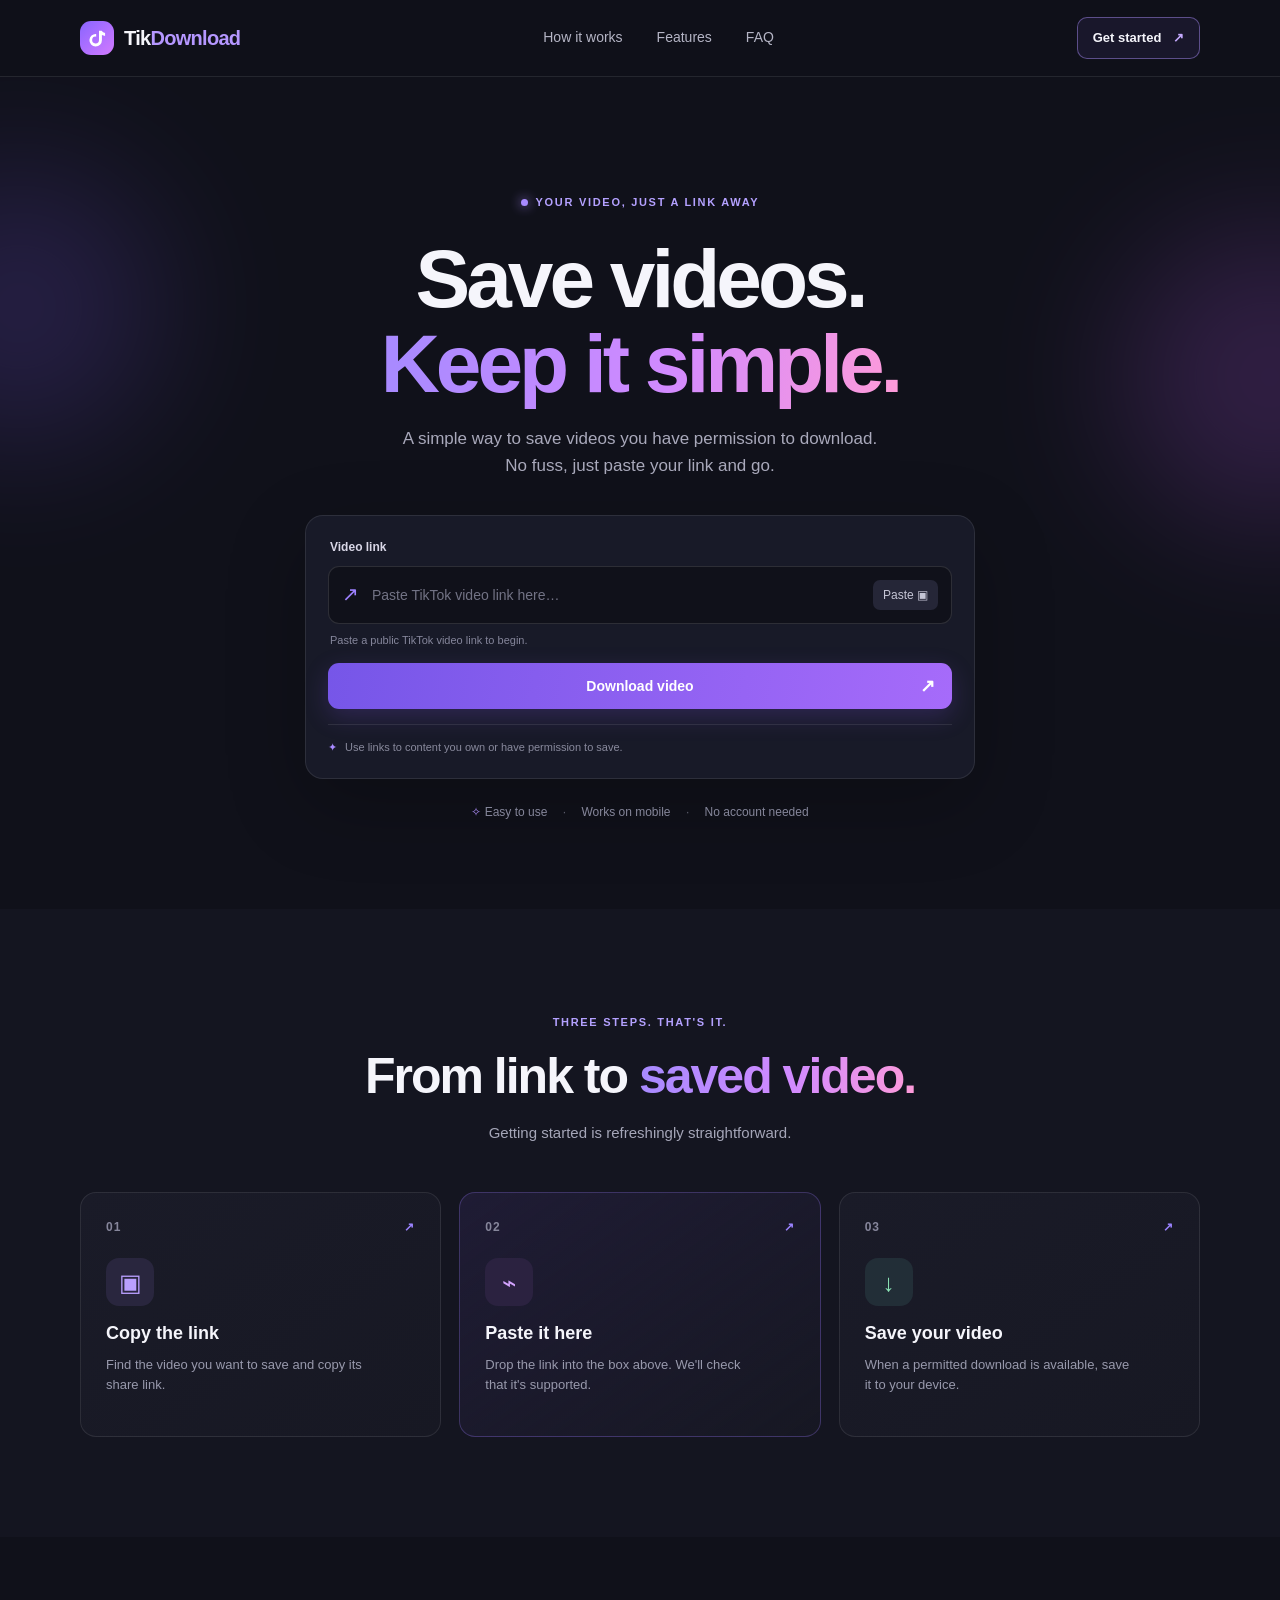
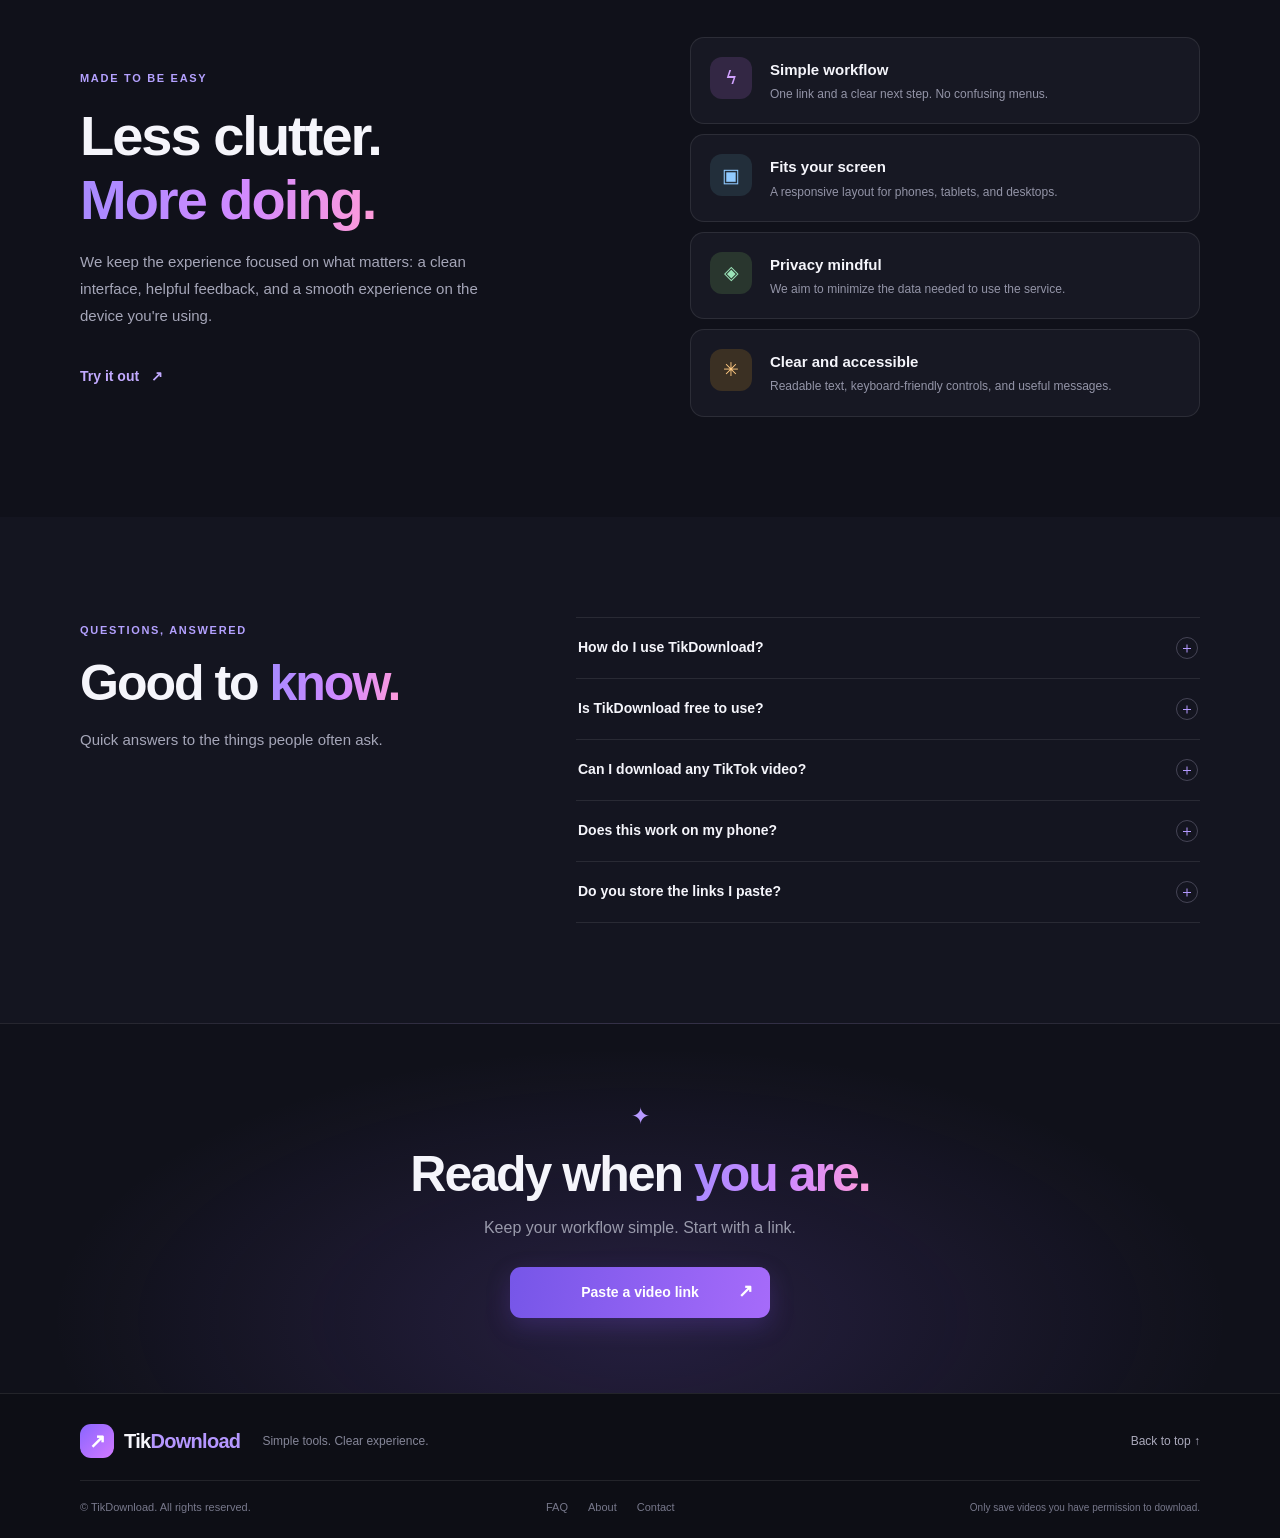
==== commit 7dc15b77: "Correct FAQ to describe download flow" ====
--- a/index.html
+++ b/index.html
@@ -113,11 +113,11 @@
           <p>Quick answers to the things people often ask.</p>
         </div>
         <div class="faq-list">
-          <details class="faq-item"><summary>How do I use TikDownload?<span class="faq-plus"></span></summary><p>Copy a public TikTok video link, paste it into the input above, and select Check link. Download availability depends on the supported retrieval method.</p></details>
+          <details class="faq-item"><summary>How do I use TikDownload?<span class="faq-plus"></span></summary><p>Copy a public TikTok video link, paste it above, and select Download video. If retrieval succeeds, a download link will appear below.</p></details>
           <details class="faq-item"><summary>Is TikDownload free to use?<span class="faq-plus"></span></summary><p>The website prototype is free to use. Any future limits or costs will be clearly disclosed.</p></details>
           <details class="faq-item"><summary>Can I download any TikTok video?<span class="faq-plus"></span></summary><p>No. Only content that is accessible through a supported method and that you have the right or permission to save should be downloaded. Private videos and restricted content are not supported.</p></details>
           <details class="faq-item"><summary>Does this work on my phone?<span class="faq-plus"></span></summary><p>Yes, the site is designed to work on mobile browsers as well as desktop browsers.</p></details>
-          <details class="faq-item"><summary>Do you store the links I paste?<span class="faq-plus"></span></summary><p>This prototype does not send links to a server. A download service is not connected yet.</p></details>
+          <details class="faq-item"><summary>Do you store the links I paste?<span class="faq-plus"></span></summary><p>When you request a download, your TikTok link is sent to our retrieval provider to process it. Availability depends on that provider and configured storage.</p></details>
         </div>
       </div>
     </section>
